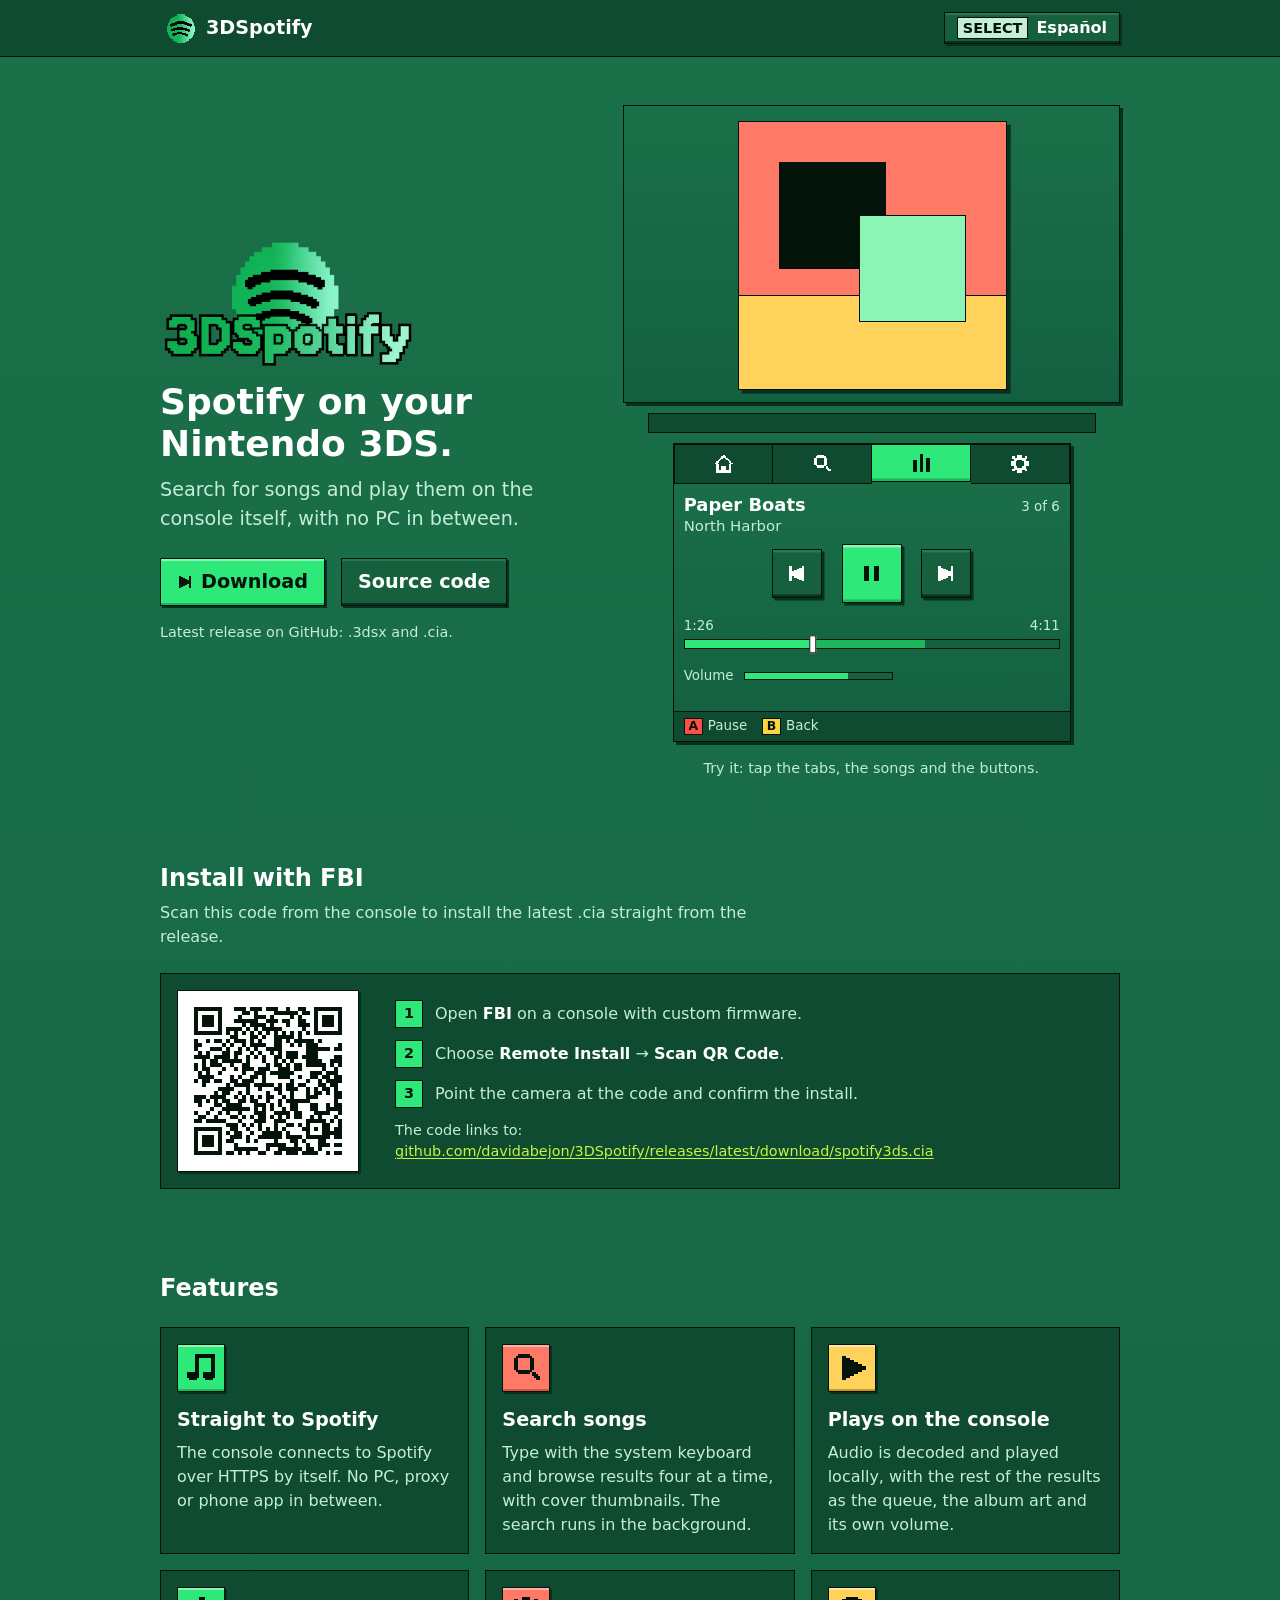
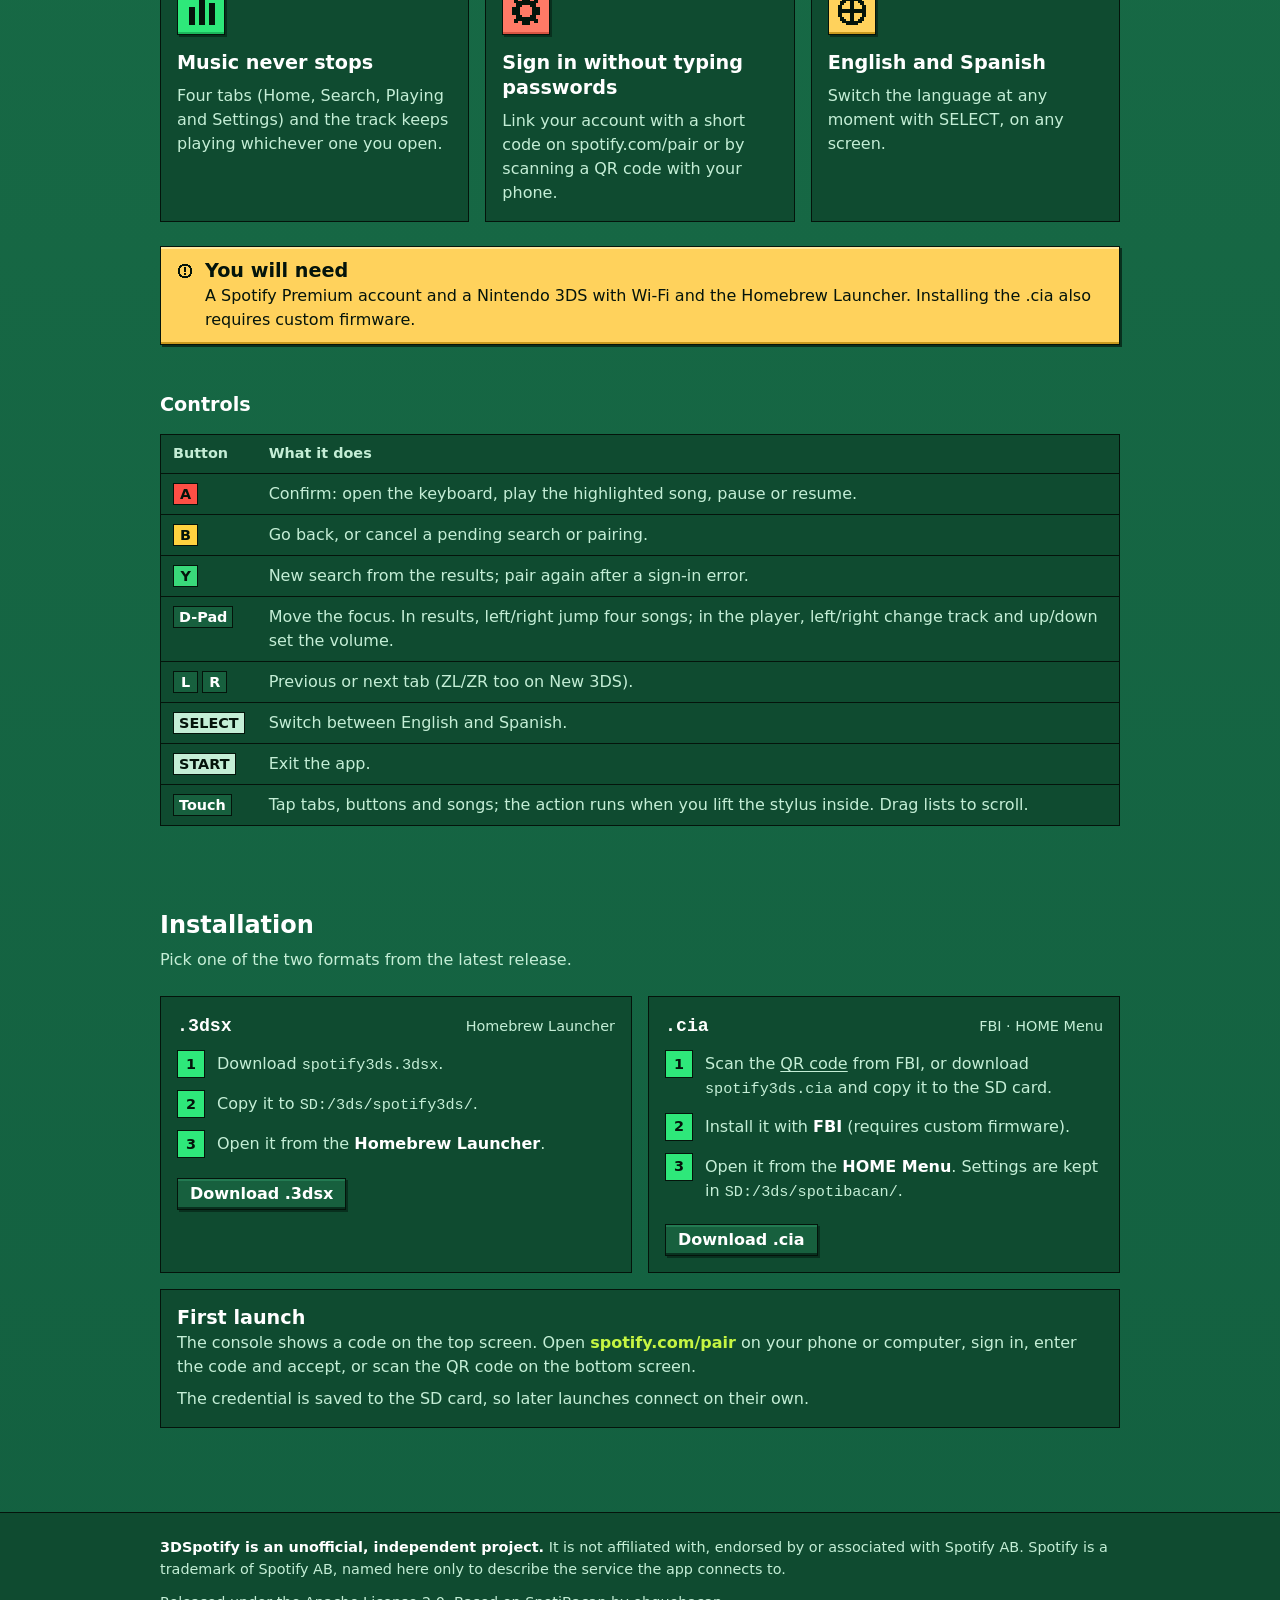
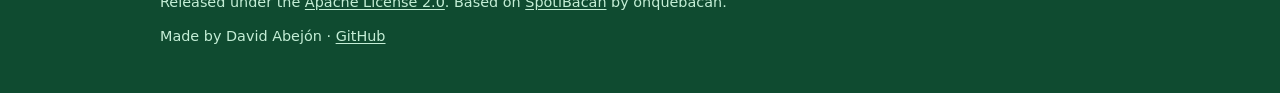
==== site/index.html @ 9e6b9ef2 "add. landing page for the project Co-Authored-By: Claude Opus 5.5 <noreply@anthropic.com>" ====
<!doctype html>
<html lang="en">
<head>
	<meta charset="utf-8">
	<meta name="viewport" content="width=device-width, initial-scale=1">
	<title>3DSpotify</title>
	<meta name="description" content="Unofficial Spotify client for the Nintendo 3DS. Search for songs and play them on the console.">
	<meta name="theme-color" content="#1A7049">
	<link rel="icon" type="image/png" href="assets/icon.png">
	<link rel="stylesheet" href="style.css">
</head>
<body>
<!-- Iconos de la app (source/ui/gen_icons.py), 16×16 en la rejilla de píxeles. -->
<svg width="0" height="0" style="position:absolute" aria-hidden="true" focusable="false">
	<symbol id="i-search" viewBox="0 0 16 16"><path d="M4 1h6v1h-6zM3 2h8v1h-8zM2 3h2v1h-2zM10 3h2v1h-2zM2 4h2v1h-2zM10 4h2v1h-2zM2 5h2v1h-2zM10 5h2v1h-2zM2 6h2v1h-2zM10 6h2v1h-2zM2 7h2v1h-2zM10 7h2v1h-2zM2 8h2v1h-2zM10 8h2v1h-2zM3 9h8v1h-8zM4 10h6v1h-6zM11 10h2v1h-2zM11 11h3v1h-3zM12 12h3v1h-3zM13 13h2v1h-2z"/></symbol>
	<symbol id="i-language" viewBox="0 0 16 16"><path d="M5 1h6v1h-6zM3 2h10v1h-10zM2 3h3v1h-3zM7 3h2v1h-2zM11 3h3v1h-3zM2 4h2v1h-2zM7 4h2v1h-2zM12 4h2v1h-2zM1 5h2v1h-2zM7 5h2v1h-2zM13 5h2v1h-2zM1 6h2v1h-2zM7 6h2v1h-2zM13 6h2v1h-2zM1 7h14v1h-14zM1 8h14v1h-14zM1 9h2v1h-2zM7 9h2v1h-2zM13 9h2v1h-2zM1 10h2v1h-2zM7 10h2v1h-2zM13 10h2v1h-2zM2 11h2v1h-2zM7 11h2v1h-2zM12 11h2v1h-2zM2 12h3v1h-3zM7 12h2v1h-2zM11 12h3v1h-3zM3 13h10v1h-10zM5 14h6v1h-6z"/></symbol>
	<symbol id="i-note" viewBox="0 0 16 16"><path d="M5 1h10v1h-10zM5 2h10v1h-10zM5 3h2v1h-2zM13 3h2v1h-2zM5 4h2v1h-2zM13 4h2v1h-2zM5 5h2v1h-2zM13 5h2v1h-2zM5 6h2v1h-2zM13 6h2v1h-2zM5 7h2v1h-2zM13 7h2v1h-2zM5 8h2v1h-2zM13 8h2v1h-2zM5 9h2v1h-2zM13 9h2v1h-2zM1 10h6v1h-6zM9 10h6v1h-6zM1 11h6v1h-6zM9 11h6v1h-6zM1 12h6v1h-6zM9 12h6v1h-6zM2 13h4v1h-4zM10 13h4v1h-4z"/></symbol>
	<symbol id="i-error" viewBox="0 0 16 16"><path d="M5 1h6v1h-6zM3 2h10v1h-10zM2 3h3v1h-3zM11 3h3v1h-3zM2 4h2v1h-2zM7 4h2v1h-2zM12 4h2v1h-2zM1 5h2v1h-2zM7 5h2v1h-2zM13 5h2v1h-2zM1 6h2v1h-2zM7 6h2v1h-2zM13 6h2v1h-2zM1 7h2v1h-2zM7 7h2v1h-2zM13 7h2v1h-2zM1 8h2v1h-2zM7 8h2v1h-2zM13 8h2v1h-2zM1 9h2v1h-2zM13 9h2v1h-2zM1 10h2v1h-2zM7 10h2v1h-2zM13 10h2v1h-2zM2 11h2v1h-2zM7 11h2v1h-2zM12 11h2v1h-2zM2 12h3v1h-3zM11 12h3v1h-3zM3 13h10v1h-10zM5 14h6v1h-6z"/></symbol>
	<symbol id="i-home" viewBox="0 0 16 16"><path d="M7 1h2v1h-2zM6 2h4v1h-4zM5 3h2v1h-2zM9 3h2v1h-2zM4 4h2v1h-2zM10 4h2v1h-2zM3 5h2v1h-2zM11 5h2v1h-2zM2 6h2v1h-2zM12 6h2v1h-2zM1 7h2v1h-2zM13 7h2v1h-2zM2 8h2v1h-2zM12 8h2v1h-2zM2 9h2v1h-2zM12 9h2v1h-2zM2 10h2v1h-2zM6 10h4v1h-4zM12 10h2v1h-2zM2 11h2v1h-2zM6 11h4v1h-4zM12 11h2v1h-2zM2 12h2v1h-2zM6 12h4v1h-4zM12 12h2v1h-2zM2 13h12v1h-12zM2 14h12v1h-12z"/></symbol>
	<symbol id="i-playing" viewBox="0 0 16 16"><path d="M7 1h3v1h-3zM7 2h3v1h-3zM7 3h3v1h-3zM7 4h3v1h-3zM12 4h3v1h-3zM7 5h3v1h-3zM12 5h3v1h-3zM2 6h3v1h-3zM7 6h3v1h-3zM12 6h3v1h-3zM2 7h3v1h-3zM7 7h3v1h-3zM12 7h3v1h-3zM2 8h3v1h-3zM7 8h3v1h-3zM12 8h3v1h-3zM2 9h3v1h-3zM7 9h3v1h-3zM12 9h3v1h-3zM2 10h3v1h-3zM7 10h3v1h-3zM12 10h3v1h-3zM2 11h3v1h-3zM7 11h3v1h-3zM12 11h3v1h-3zM2 12h3v1h-3zM7 12h3v1h-3zM12 12h3v1h-3zM2 13h3v1h-3zM7 13h3v1h-3zM12 13h3v1h-3zM2 14h3v1h-3zM7 14h3v1h-3zM12 14h3v1h-3z"/></symbol>
	<symbol id="i-settings" viewBox="0 0 16 16"><path d="M6 1h4v1h-4zM2 2h2v1h-2zM6 2h4v1h-4zM12 2h2v1h-2zM2 3h12v1h-12zM3 4h10v1h-10zM3 5h3v1h-3zM10 5h3v1h-3zM1 6h4v1h-4zM11 6h4v1h-4zM1 7h4v1h-4zM11 7h4v1h-4zM1 8h4v1h-4zM11 8h4v1h-4zM1 9h4v1h-4zM11 9h4v1h-4zM3 10h3v1h-3zM10 10h3v1h-3zM3 11h10v1h-10zM2 12h12v1h-12zM2 13h2v1h-2zM6 13h4v1h-4zM12 13h2v1h-2zM6 14h4v1h-4z"/></symbol>
	<symbol id="i-play" viewBox="0 0 16 16"><path d="M3 2h2v1h-2zM3 3h4v1h-4zM3 4h6v1h-6zM3 5h8v1h-8zM3 6h10v1h-10zM3 7h12v1h-12zM3 8h12v1h-12zM3 9h10v1h-10zM3 10h8v1h-8zM3 11h6v1h-6zM3 12h4v1h-4zM3 13h2v1h-2z"/></symbol>
	<symbol id="i-pause" viewBox="0 0 16 16"><path d="M2 2h4v1h-4zM10 2h4v1h-4zM2 3h4v1h-4zM10 3h4v1h-4zM2 4h4v1h-4zM10 4h4v1h-4zM2 5h4v1h-4zM10 5h4v1h-4zM2 6h4v1h-4zM10 6h4v1h-4zM2 7h4v1h-4zM10 7h4v1h-4zM2 8h4v1h-4zM10 8h4v1h-4zM2 9h4v1h-4zM10 9h4v1h-4zM2 10h4v1h-4zM10 10h4v1h-4zM2 11h4v1h-4zM10 11h4v1h-4zM2 12h4v1h-4zM10 12h4v1h-4zM2 13h4v1h-4zM10 13h4v1h-4z"/></symbol>
	<symbol id="i-prev" viewBox="0 0 16 16"><path d="M2 2h2v1h-2zM12 2h2v1h-2zM2 3h2v1h-2zM10 3h4v1h-4zM2 4h2v1h-2zM8 4h6v1h-6zM2 5h2v1h-2zM6 5h8v1h-8zM2 6h12v1h-12zM2 7h12v1h-12zM2 8h12v1h-12zM2 9h12v1h-12zM2 10h2v1h-2zM6 10h8v1h-8zM2 11h2v1h-2zM8 11h6v1h-6zM2 12h2v1h-2zM10 12h4v1h-4zM2 13h2v1h-2zM12 13h2v1h-2z"/></symbol>
	<symbol id="i-next" viewBox="0 0 16 16"><path d="M2 2h2v1h-2zM12 2h2v1h-2zM2 3h4v1h-4zM12 3h2v1h-2zM2 4h6v1h-6zM12 4h2v1h-2zM2 5h8v1h-8zM12 5h2v1h-2zM2 6h12v1h-12zM2 7h12v1h-12zM2 8h12v1h-12zM2 9h12v1h-12zM2 10h8v1h-8zM12 10h2v1h-2zM2 11h6v1h-6zM12 11h2v1h-2zM2 12h4v1h-4zM12 12h2v1h-2zM2 13h2v1h-2zM12 13h2v1h-2z"/></symbol>
</svg>

<a class="skip btn btn--secundario" href="#contenido" data-i18n="skip">Skip to content</a>

<header class="topbar">
	<div class="wrap">
		<a class="marca" href="#">
			<img src="assets/icon.png" alt="" width="42" height="42">
			<span>3DSpotify</span>
		</a>
		<button type="button" class="btn btn--secundario" id="idioma" lang="es">
			<span class="glyph glyph--sys" aria-hidden="true">SELECT</span>
			<span id="idioma-nombre">Español</span>
		</button>
	</div>
</header>

<main id="contenido">

	<!-- 1. Cabecera: texto a la izquierda y la consola, que se puede usar, a la derecha -->
	<section class="wrap" aria-labelledby="titulo">
		<div class="hero">
			<div class="hero__texto">
				<h1 id="titulo"><img class="hero__logo" src="assets/logo.png" alt="3DSpotify" width="256" height="128"></h1>
				<p class="hero__lema" data-i18n="hero_lema">Spotify on your Nintendo 3DS.</p>
				<p class="hero__frase" data-i18n="hero_frase">Search for songs and play them on the console itself, with no PC in between.</p>
				<div class="acciones">
					<a class="btn btn--primario btn--grande" href="https://github.com/davidabejon/3DSpotify/releases/latest">
						<svg class="icon" aria-hidden="true"><use href="#i-next"/></svg>
						<span data-i18n="download">Download</span>
					</a>
					<a class="btn btn--secundario btn--grande" href="https://github.com/davidabejon/3DSpotify">
						<span data-i18n="repo">Source code</span>
					</a>
				</div>
				<p class="meta version" data-i18n="release_note">Latest release on GitHub: .3dsx and .cia.</p>
			</div>

			<div>
				<div class="consola" id="consola" role="group" aria-label="Interactive mock-up of the app" data-i18n-aria="console_label">
					<div class="consola__in">
						<!-- Superior 400×240. main.js dibuja aquí; sin JS queda el logotipo. -->
						<div class="pantalla pantalla--sup" id="m-sup">
							<img class="m-abs m-logo" src="assets/logo.png" alt="">
						</div>
						<div class="bisagra" aria-hidden="true"></div>
						<!-- Inferior 320×240 -->
						<div class="pantalla pantalla--inf" id="m-inf"></div>
					</div>
				</div>
				<p class="meta consola__pista" id="consola-pista" hidden data-i18n="console_hint">Try it: tap the tabs, the songs and the buttons.</p>
			</div>
		</div>
	</section>

	<!-- 2. QR para FBI -->
	<section class="wrap" id="qr" aria-labelledby="qr-titulo">
		<div class="seccion-cabeza">
			<h2 id="qr-titulo" data-i18n="qr_title">Install with FBI</h2>
			<p data-i18n="qr_lead">Scan this code from the console to install the latest .cia straight from the release.</p>
		</div>
		<div class="qr panel">
			<div class="qr__caja">
				<img src="assets/qr-cia.svg" alt="QR code with the download link of spotify3ds.cia" width="180" height="180" data-i18n-alt="qr_alt">
			</div>
			<div class="qr__pasos">
				<ol class="pasos">
					<li data-i18n-html="qr_step1">Open <strong>FBI</strong> on a console with custom firmware.</li>
					<li data-i18n-html="qr_step2">Choose <strong>Remote Install</strong> → <strong>Scan QR Code</strong>.</li>
					<li data-i18n-html="qr_step3">Point the camera at the code and confirm the install.</li>
				</ol>
				<p class="meta"><span data-i18n="qr_link">The code links to:</span><br>
					<a class="enlace-cia" href="https://github.com/davidabejon/3DSpotify/releases/latest/download/spotify3ds.cia">github.com/davidabejon/3DSpotify/releases/latest/download/spotify3ds.cia</a>
				</p>
			</div>
		</div>
	</section>

	<!-- 4. Características y controles -->
	<section class="wrap" id="caracteristicas" aria-labelledby="caract-titulo">
		<div class="seccion-cabeza">
			<h2 id="caract-titulo" data-i18n="features_title">Features</h2>
		</div>
		<div class="rejilla rejilla--3">
			<article class="panel caracteristica">
				<div class="tesela tesela--clorofila relieve" aria-hidden="true"><svg class="icon icon--2x" viewBox="0 0 16 16"><use href="#i-note"/></svg></div>
				<h3 data-i18n="f1_title">Straight to Spotify</h3>
				<p data-i18n="f1_text">The console connects to Spotify over HTTPS by itself. No PC, proxy or phone app in between.</p>
			</article>
			<article class="panel caracteristica">
				<div class="tesela tesela--coral relieve" aria-hidden="true"><svg class="icon icon--2x" viewBox="0 0 16 16"><use href="#i-search"/></svg></div>
				<h3 data-i18n="f2_title">Search songs</h3>
				<p data-i18n="f2_text">Type with the system keyboard and browse results four at a time, with cover thumbnails. The search runs in the background.</p>
			</article>
			<article class="panel caracteristica">
				<div class="tesela tesela--ambar relieve" aria-hidden="true"><svg class="icon icon--2x" viewBox="0 0 16 16"><use href="#i-play"/></svg></div>
				<h3 data-i18n="f3_title">Plays on the console</h3>
				<p data-i18n="f3_text">Audio is decoded and played locally, with the rest of the results as the queue, the album art and its own volume.</p>
			</article>
			<article class="panel caracteristica">
				<div class="tesela tesela--clorofila relieve" aria-hidden="true"><svg class="icon icon--2x" viewBox="0 0 16 16"><use href="#i-playing"/></svg></div>
				<h3 data-i18n="f4_title">Music never stops</h3>
				<p data-i18n="f4_text">Four tabs (Home, Search, Playing and Settings) and the track keeps playing whichever one you open.</p>
			</article>
			<article class="panel caracteristica">
				<div class="tesela tesela--coral relieve" aria-hidden="true"><svg class="icon icon--2x" viewBox="0 0 16 16"><use href="#i-settings"/></svg></div>
				<h3 data-i18n="f5_title">Sign in without typing passwords</h3>
				<p data-i18n="f5_text">Link your account with a short code on spotify.com/pair or by scanning a QR code with your phone.</p>
			</article>
			<article class="panel caracteristica">
				<div class="tesela tesela--ambar relieve" aria-hidden="true"><svg class="icon icon--2x" viewBox="0 0 16 16"><use href="#i-language"/></svg></div>
				<h3 data-i18n="f6_title">English and Spanish</h3>
				<p data-i18n="f6_text">Switch the language at any moment with SELECT, on any screen.</p>
			</article>
		</div>

		<div class="aviso aviso--ambar relieve requisitos" role="note">
			<svg class="icon" viewBox="0 0 16 16" aria-hidden="true"><use href="#i-error"/></svg>
			<div>
				<h3 data-i18n="req_title">You will need</h3>
				<p data-i18n="req_text">A Spotify Premium account and a Nintendo 3DS with Wi-Fi and the Homebrew Launcher. Installing the .cia also requires custom firmware.</p>
			</div>
		</div>

		<div class="controles">
			<h3 data-i18n="controls_title">Controls</h3>
			<table class="tabla">
				<thead>
					<tr>
						<th scope="col" data-i18n="col_button">Button</th>
						<th scope="col" data-i18n="col_action">What it does</th>
					</tr>
				</thead>
				<tbody>
					<tr>
						<td><span class="glyph glyph--a">A</span></td>
						<td data-i18n="c_a">Confirm: open the keyboard, play the highlighted song, pause or resume.</td>
					</tr>
					<tr>
						<td><span class="glyph glyph--b">B</span></td>
						<td data-i18n="c_b">Go back, or cancel a pending search or pairing.</td>
					</tr>
					<tr>
						<td><span class="glyph glyph--y">Y</span></td>
						<td data-i18n="c_y">New search from the results; pair again after a sign-in error.</td>
					</tr>
					<tr>
						<td><span class="glyph" data-i18n="dpad">D-Pad</span></td>
						<td data-i18n="c_dpad">Move the focus. In results, left/right jump four songs; in the player, left/right change track and up/down set the volume.</td>
					</tr>
					<tr>
						<td><span class="glyph">L</span><span class="glyph">R</span></td>
						<td data-i18n="c_lr">Previous or next tab (ZL/ZR too on New 3DS).</td>
					</tr>
					<tr>
						<td><span class="glyph glyph--sys">SELECT</span></td>
						<td data-i18n="c_select">Switch between English and Spanish.</td>
					</tr>
					<tr>
						<td><span class="glyph glyph--sys">START</span></td>
						<td data-i18n="c_start">Exit the app.</td>
					</tr>
					<tr>
						<td><span class="glyph" data-i18n="touch">Touch</span></td>
						<td data-i18n="c_touch">Tap tabs, buttons and songs; the action runs when you lift the stylus inside. Drag lists to scroll.</td>
					</tr>
				</tbody>
			</table>
		</div>
	</section>

	<!-- 5. Instalación -->
	<section class="wrap" id="instalacion" aria-labelledby="inst-titulo">
		<div class="seccion-cabeza">
			<h2 id="inst-titulo" data-i18n="install_title">Installation</h2>
			<p data-i18n="install_lead">Pick one of the two formats from the latest release.</p>
		</div>
		<div class="rejilla">
			<article class="panel metodo">
				<div class="metodo__cabeza">
					<h3><code>.3dsx</code></h3>
					<span class="etiqueta" data-i18n="m3dsx_tag">Homebrew Launcher</span>
				</div>
				<ol class="pasos">
					<li data-i18n-html="m3dsx_1">Download <code>spotify3ds.3dsx</code>.</li>
					<li data-i18n-html="m3dsx_2">Copy it to <code>SD:/3ds/spotify3ds/</code>.</li>
					<li data-i18n-html="m3dsx_3">Open it from the <strong>Homebrew Launcher</strong>.</li>
				</ol>
				<a class="btn btn--secundario" href="https://github.com/davidabejon/3DSpotify/releases/latest/download/spotify3ds.3dsx">
					<span data-i18n="get_3dsx">Download .3dsx</span>
				</a>
			</article>
			<article class="panel metodo">
				<div class="metodo__cabeza">
					<h3><code>.cia</code></h3>
					<span class="etiqueta" data-i18n="mcia_tag">FBI · HOME Menu</span>
				</div>
				<ol class="pasos">
					<li data-i18n-html="mcia_1">Scan the <a href="#qr">QR code</a> from FBI, or download <code>spotify3ds.cia</code> and copy it to the SD card.</li>
					<li data-i18n-html="mcia_2">Install it with <strong>FBI</strong> (requires custom firmware).</li>
					<li data-i18n-html="mcia_3">Open it from the <strong>HOME Menu</strong>. Settings are kept in <code>SD:/3ds/spotibacan/</code>.</li>
				</ol>
				<a class="btn btn--secundario" href="https://github.com/davidabejon/3DSpotify/releases/latest/download/spotify3ds.cia">
					<span data-i18n="get_cia">Download .cia</span>
				</a>
			</article>
		</div>
		<div class="panel primer-arranque">
			<h3 data-i18n="first_title">First launch</h3>
			<p data-i18n-html="first_1">The console shows a code on the top screen. Open <strong>spotify.com/pair</strong> on your phone or computer, sign in, enter the code and accept, or scan the QR code on the bottom screen.</p>
			<p data-i18n="first_2">The credential is saved to the SD card, so later launches connect on their own.</p>
		</div>
	</section>

</main>

<!-- 6. Pie -->
<footer class="pie">
	<div class="wrap">
		<p data-i18n-html="foot_disclaimer"><strong>3DSpotify is an unofficial, independent project.</strong> It is not affiliated with, endorsed by or associated with Spotify AB. Spotify is a trademark of Spotify AB, named here only to describe the service the app connects to.</p>
		<p data-i18n-html="foot_license">Released under the <a href="https://github.com/davidabejon/3DSpotify/blob/main/LICENSE">Apache License 2.0</a>. Based on <a href="https://github.com/ohquebacan/spotibacan">SpotiBacan</a> by ohquebacan.</p>
		<p data-i18n-html="foot_author">Made by David Abejón · <a href="https://github.com/davidabejon/3DSpotify">GitHub</a></p>
	</div>
</footer>

<script src="main.js"></script>
</body>
</html>
---- site/style.css ----
/* 3DSpotify — web del proyecto.
 * Sistema «Bisagra» (docs/STYLES.md). Los tokens son los de
 * source/ui/theme.h, con los mismos nombres y valores. */

/* ------------------------------------------------------------------ */
/* Tokens                                                              */
/* ------------------------------------------------------------------ */

:root {
	/* Fondo y superficies (§2.1) */
	--fondo-sup: #1A7049;
	--fondo-inf: #136040;
	--capa: #0F4B30;
	--capa-alta: #17603E;
	--capa-luz: #237A52;
	--sombra: #08301E;

	/* Acento (§2.2) */
	--clorofila: #2EE87A;
	--menta: #8CF5B5;
	--musgo: #1BB85C;
	--lima: #C6F542;
	--tinta: #04140B;

	/* Texto (§2.3) */
	--texto: #FFFFFF;
	--texto-2: #C4EED6;
	--texto-off: #8ABCA0;

	/* Estado (§2.4) */
	--coral: #FF7A66;
	--coral-luz: #FFB0A3;
	--coral-osc: #D85443;
	--ambar: #FFD25C;
	--ambar-luz: #FFE79E;
	--ambar-osc: #C99A1F;

	/* Botones físicos (§2.5) */
	--btn-a: #FF4F45;
	--btn-b: #FFD23F;
	--btn-x: #3FA2FF;
	--btn-y: #39D97A;

	/* Espaciado (§4.2), unidad 4 px */
	--e1: 4px;
	--e2: 8px;
	--e3: 12px;
	--e4: 16px;
	--e5: 20px;
	--e6: 24px;

	/* Forma (§4.3) */
	--outline-w: 1px;
	--bevel-w: 2px;
	--shadow-off: 2px;
	--art-shadow-off: 3px;
	--press-shift: 2px;
	--focus-w: 2px;
	--focus-gap: 1px;
	--touch-min: 32px;

	/* Tipografía (§3.2). La escala C2D × 2 = rem, para conservar las
	 * proporciones: t_cuerpo (0.50) es el texto base de 16 px. */
	--t-titulo: 1.5rem;   /* 0.75 */
	--t-cabeza: 1.2rem;   /* 0.60 */
	--t-cuerpo: 1rem;     /* 0.50 */
	--t-meta: 0.9rem;     /* 0.45, mínimo */
	--t-grande: 2.25rem;  /* t_titulo × 1.5, como el código de §7.3 */

	--fuente: "Inter", system-ui, -apple-system, "Segoe UI", Roboto,
		"Helvetica Neue", Arial, sans-serif;

	--ancho: 960px;

	/* Separación entre secciones: 72 px en móvil, 84 px en escritorio. */
	--seccion: calc(var(--e6) * 3);
}

@media (min-width: 720px) {
	:root {
		--seccion: calc(var(--e1) * 21); /* 84 px */
	}
}

/* ------------------------------------------------------------------ */
/* Base                                                                */
/* ------------------------------------------------------------------ */

*,
*::before,
*::after {
	box-sizing: border-box;
	border-radius: 0;
}

html {
	/* El único degradado de la página (§2.7). */
	background: linear-gradient(to bottom, var(--fondo-sup), var(--fondo-inf));
	background-color: var(--fondo-inf);
	min-height: 100%;
	-webkit-text-size-adjust: 100%;
}

body {
	margin: 0;
	background: transparent;
	color: var(--texto);
	font-family: var(--fuente);
	font-size: var(--t-cuerpo);
	line-height: 1.5;
}

h1,
h2,
h3,
p,
ol,
ul {
	margin: 0;
}

h1 {
	font-size: var(--t-grande);
	line-height: 1.15;
	font-weight: 700;
}

h2 {
	font-size: var(--t-titulo);
	line-height: 1.25;
	font-weight: 700;
}

h3 {
	font-size: var(--t-cabeza);
	line-height: 1.3;
	font-weight: 600;
}

a {
	color: inherit;
	text-decoration: underline;
	text-underline-offset: 2px;
}

img,
svg {
	display: block;
}

code {
	font-family: ui-monospace, "Cascadia Mono", Consolas, monospace;
	font-size: 0.95em;
}

/* Foco (§6.2): 2 px lima por fuera del contorno, separado 1 px. */
:focus {
	outline: none;
}

:focus-visible {
	outline: var(--focus-w) solid var(--lima);
	outline-offset: var(--focus-gap);
}

.skip {
	position: absolute;
	left: var(--e4);
	top: -100px;
	z-index: 10;
}

.skip:focus-visible {
	top: var(--e2);
}

.wrap {
	max-width: calc(var(--ancho) + 2 * var(--e4));
	margin: 0 auto;
	padding: 0 var(--e4);
}

.meta {
	font-size: var(--t-meta);
	color: var(--texto-2);
}

.texto-2 {
	color: var(--texto-2);
}

/* ------------------------------------------------------------------ */
/* Iconos (§5.10): máscaras de 16 px de la app, sin antialiasing       */
/* ------------------------------------------------------------------ */

.icon {
	width: 16px;
	height: 16px;
	fill: currentColor;
	shape-rendering: crispEdges;
	flex: none;
}

.icon--2x {
	width: 32px;
	height: 32px;
}

/* ------------------------------------------------------------------ */
/* Superficie en relieve (§5.1)                                         */
/*   contorno 1 px tinta → border                                       */
/*   bandas de 2 px     → box-shadow inset                              */
/*   sombra dura        → box-shadow 2px 2px 0, sin desenfoque          */
/* ------------------------------------------------------------------ */

.relieve {
	--relleno: var(--capa-alta);
	--banda-clara: var(--capa-luz);
	--banda-oscura: var(--sombra);
	--relleno-pulsado: var(--capa);
	background: var(--relleno);
	border: var(--outline-w) solid var(--tinta);
	box-shadow:
		inset 0 var(--bevel-w) 0 var(--banda-clara),
		inset 0 calc(-1 * var(--bevel-w)) 0 var(--banda-oscura),
		var(--shadow-off) var(--shadow-off) 0 var(--sombra);
}

/* Panel no interactivo (§5.1): capa, contorno, sin relieve ni sombra. */
.panel {
	background: var(--capa);
	border: var(--outline-w) solid var(--tinta);
	padding: var(--e4);
}

/* ------------------------------------------------------------------ */
/* Botones (§5.2)                                                       */
/* ------------------------------------------------------------------ */

.btn {
	--relleno: var(--capa-alta);
	--banda-clara: var(--capa-luz);
	--banda-oscura: var(--sombra);
	--relleno-pulsado: var(--capa);
	--tinta-btn: var(--texto);
	display: inline-flex;
	align-items: center;
	justify-content: center;
	gap: var(--e2);
	min-height: var(--touch-min);
	padding: var(--e1) var(--e3);
	background: var(--relleno);
	color: var(--tinta-btn);
	border: var(--outline-w) solid var(--tinta);
	box-shadow:
		inset 0 var(--bevel-w) 0 var(--banda-clara),
		inset 0 calc(-1 * var(--bevel-w)) 0 var(--banda-oscura),
		var(--shadow-off) var(--shadow-off) 0 var(--sombra);
	font: inherit;
	font-size: var(--t-cuerpo);
	font-weight: 600;
	line-height: 1.25;
	text-decoration: none;
	cursor: pointer;
	user-select: none;
	-webkit-tap-highlight-color: transparent;
	touch-action: manipulation;
}

.btn--primario {
	--relleno: var(--clorofila);
	--banda-clara: var(--menta);
	--banda-oscura: var(--musgo);
	--relleno-pulsado: var(--musgo);
	--tinta-btn: var(--tinta);
}

.btn--secundario {
	/* Valores por defecto de .btn. */
}

.btn--peligro {
	--relleno: var(--coral);
	--banda-clara: var(--coral-luz);
	--banda-oscura: var(--coral-osc);
	--relleno-pulsado: var(--coral-osc);
	--tinta-btn: var(--tinta);
}

.btn--grande {
	min-height: 48px;
	padding: var(--e2) var(--e4);
	font-size: var(--t-cabeza);
}

/* Pulsado (§6.3): se desplaza 2 px a la derecha y 2 abajo, sin sombra,
 * bandas intercambiadas y relleno en su tono oscuro. main.js mantiene
 * .is-pressed un mínimo de 100 ms (6 frames a 60 Hz). */
.btn:active,
.btn.is-pressed {
	background: var(--relleno-pulsado);
	transform: translate(var(--press-shift), var(--press-shift));
	box-shadow:
		inset 0 var(--bevel-w) 0 var(--banda-oscura),
		inset 0 calc(-1 * var(--bevel-w)) 0 var(--banda-clara);
}

.btn[aria-disabled="true"] {
	/* Deshabilitado (§6.1). */
	background: var(--capa);
	color: var(--texto-off);
	box-shadow: none;
	transform: none;
	cursor: default;
}

/* ------------------------------------------------------------------ */
/* Glifos de botones (§5.6)                                             */
/* ------------------------------------------------------------------ */

.glyph {
	display: inline-flex;
	align-items: center;
	justify-content: center;
	min-width: 1.75em;
	height: 1.5em;
	padding: 0 0.35em;
	border: var(--outline-w) solid var(--tinta);
	background: var(--capa-alta);
	color: var(--texto);
	font-size: var(--t-meta);
	font-weight: 700;
	line-height: 1;
	white-space: nowrap;
	vertical-align: middle;
}

.glyph--a { background: var(--btn-a); color: var(--tinta); }
.glyph--b { background: var(--btn-b); color: var(--tinta); }
.glyph--x { background: var(--btn-x); color: var(--tinta); }
.glyph--y { background: var(--btn-y); color: var(--tinta); }

/* START y SELECT no tienen color propio: relleno texto_2. */
.glyph--sys { background: var(--texto-2); color: var(--tinta); }

/* ------------------------------------------------------------------ */
/* Aviso (§5.8)                                                         */
/* ------------------------------------------------------------------ */

.aviso {
	display: flex;
	gap: var(--e3);
	align-items: flex-start;
	padding: var(--e3) var(--e4);
	color: var(--tinta);
}

.aviso--ambar {
	--relleno: var(--ambar);
	--banda-clara: var(--ambar-luz);
	--banda-oscura: var(--ambar-osc);
}

.aviso .icon {
	margin-top: 4px;
}

.aviso h3 {
	font-size: var(--t-cabeza);
}

/* ------------------------------------------------------------------ */
/* Barra superior                                                       */
/* ------------------------------------------------------------------ */

.topbar {
	background: var(--capa);
	border-bottom: var(--outline-w) solid var(--tinta);
}

.topbar .wrap {
	display: flex;
	align-items: center;
	justify-content: space-between;
	gap: var(--e4);
	min-height: 56px;
}

.marca {
	display: flex;
	align-items: center;
	gap: var(--e1);
	font-size: var(--t-cabeza);
	font-weight: 700;
	text-decoration: none;
}

.marca img {
	width: 42px;
	height: 42px;
	image-rendering: pixelated;
}

/* ------------------------------------------------------------------ */
/* Secciones                                                            */
/* ------------------------------------------------------------------ */

main > .wrap {
	/* margin, no padding: .wrap ya fija el padding lateral. */
	margin-top: var(--seccion);
}

main > .wrap:first-child {
	margin-top: calc(var(--e6) * 2);
}

.seccion-cabeza {
	display: grid;
	gap: var(--e2);
	margin-bottom: var(--e6);
}

.seccion-cabeza p {
	color: var(--texto-2);
	max-width: 62ch;
}

/* Cabecera: texto y botones a la izquierda, la consola a la derecha. */

.hero {
	display: grid;
	gap: calc(var(--e6) * 2);
	align-items: center;
}

.hero__logo {
	width: 256px;
	height: 128px;
	max-width: 100%;
	object-fit: contain;
	image-rendering: pixelated;
}

.hero__texto {
	display: grid;
	gap: var(--e3);
	justify-items: start;
}

.hero__lema {
	font-size: var(--t-grande);
	line-height: 1.15;
	font-weight: 700;
}

.hero__frase {
	font-size: var(--t-cabeza);
	color: var(--texto-2);
	max-width: 36ch;
}

.acciones {
	display: flex;
	flex-wrap: wrap;
	gap: var(--e4);
	margin-top: var(--e3);
}

.version {
	margin-top: var(--e1);
}

@media (min-width: 880px) {
	.hero {
		grid-template-columns: minmax(0, 5fr) minmax(0, 6fr);
	}
}

/* QR (§5.13) */

.qr {
	display: grid;
	gap: var(--e6);
	align-items: center;
}

.qr__caja {
	justify-self: center;
	background: var(--texto);
	border: var(--outline-w) solid var(--tinta);
	box-shadow: var(--shadow-off) var(--shadow-off) 0 var(--sombra);
}

.qr__caja img {
	/* 45 módulos × 4 px, escala entera. */
	width: 180px;
	height: 180px;
	image-rendering: pixelated;
}

.qr__pasos {
	display: grid;
	gap: var(--e3);
}

/* Pasos numerados: el número va en un glifo clorofila (§5.6). */
.pasos {
	list-style: none;
	padding: 0;
	counter-reset: paso;
	display: grid;
	gap: var(--e3);
	color: var(--texto-2);
}

.pasos > li {
	counter-increment: paso;
	position: relative;
	min-height: 28px;
	padding: 2px 0 0 40px;
}

.pasos > li::before {
	content: counter(paso);
	position: absolute;
	left: 0;
	top: 0;
	width: 28px;
	height: 28px;
	display: flex;
	align-items: center;
	justify-content: center;
	background: var(--clorofila);
	color: var(--tinta);
	border: var(--outline-w) solid var(--tinta);
	font-size: var(--t-meta);
	font-weight: 700;
}

.pasos strong {
	color: var(--texto);
}

.enlace-cia {
	color: var(--lima);
	word-break: break-all;
	font-size: var(--t-meta);
}

@media (min-width: 640px) {
	.qr {
		grid-template-columns: auto 1fr;
		gap: calc(var(--e6) * 1.5);
	}
}

/* ------------------------------------------------------------------ */
/* Pantallas de la consola: 400×240 sobre 320×240                       */
/* Todo el interior se mide en --u, un píxel de la consola, para que    */
/* la maqueta escale entera. main.js la hace interactiva.               */
/* ------------------------------------------------------------------ */

.consola {
	container-type: inline-size;
	width: min(100%, 600px);
	margin: 0 auto;
}

.consola__in {
	--u: calc(100cqw / 400);
	display: flex;
	flex-direction: column;
	align-items: center;
}

.consola__pista {
	margin-top: var(--e4);
	text-align: center;
}

.pantalla {
	position: relative;
	height: calc(240 * var(--u));
	overflow: hidden;
	background: linear-gradient(to bottom, var(--fondo-sup), var(--fondo-inf));
	border: var(--outline-w) solid var(--tinta);
	box-shadow: var(--art-shadow-off) var(--art-shadow-off) 0 var(--sombra);
	font-size: calc(12 * var(--u));
	line-height: 1.2;
	color: var(--texto);
	user-select: none;
	-webkit-user-select: none;
}

.pantalla--sup { width: calc(400 * var(--u)); }
.pantalla--inf { width: calc(320 * var(--u)); }

/* La bisagra entre las dos pantallas. */
.bisagra {
	width: calc(360 * var(--u));
	height: calc(16 * var(--u));
	margin: calc(8 * var(--u)) 0;
	background: var(--capa);
	border: var(--outline-w) solid var(--tinta);
}

.pantalla .icon {
	width: calc(16 * var(--u));
	height: calc(16 * var(--u));
}

/* Escalas de texto dentro de la maqueta: escala C2D × 24 px. */
.m-titulo { font-size: calc(18 * var(--u)); font-weight: 600; }
.m-cabeza { font-size: calc(14.4 * var(--u)); font-weight: 600; }
.m-cuerpo { font-size: calc(12 * var(--u)); }
.m-meta   { font-size: calc(10.8 * var(--u)); color: var(--texto-2); }

.m-abs { position: absolute; }

.m-linea {
	display: block;
	white-space: nowrap;
	overflow: hidden;
	text-overflow: ellipsis;
}

/* Logotipo 1:1 (sin JS). */
.m-logo {
	left: calc(72 * var(--u));
	top: calc(56 * var(--u));
	width: calc(256 * var(--u));
	height: calc(128 * var(--u));
	image-rendering: pixelated;
}

/* Carátulas de ejemplo: colores planos, sin imágenes reales.
 * Bloques en % para que valgan a 216, 160 y 33 px. */
.m-cover {
	position: absolute;
	overflow: hidden;
	background: var(--c1);
	border: var(--outline-w) solid var(--tinta);
}

.m-cover i {
	position: absolute;
	display: block;
}

.m-cover i:nth-child(1) {
	left: 0;
	right: 0;
	bottom: 0;
	height: 35%;
	background: var(--c2);
	border-top: var(--outline-w) solid var(--tinta);
}

.m-cover i:nth-child(2) {
	left: 15%;
	top: 15%;
	width: 40%;
	height: 40%;
	background: var(--c3);
}

.m-cover i:nth-child(3) {
	left: 45%;
	top: 35%;
	width: 40%;
	height: 40%;
	background: var(--c4);
	border: var(--outline-w) solid var(--tinta);
}

.m-cover--ficha,
.m-cover--grande {
	box-shadow: calc(3 * var(--u)) calc(3 * var(--u)) 0 var(--sombra);
}

.m-cover--ficha {
	left: calc(12 * var(--u));
	top: calc(12 * var(--u));
	width: calc(160 * var(--u));
	height: calc(160 * var(--u));
}

.m-cover--grande {
	left: calc(92 * var(--u));
	top: calc(12 * var(--u));
	width: calc(216 * var(--u));
	height: calc(216 * var(--u));
}

.m-cover--mini {
	left: calc(3 * var(--u));
	top: calc(3 * var(--u));
	width: calc(33 * var(--u));
	height: calc(33 * var(--u));
}

/* Superior: ficha de lo que suena (§7.5). */
.m-ficha {
	left: calc(188 * var(--u));
	top: calc(16 * var(--u));
	width: calc(200 * var(--u));
	display: grid;
	gap: calc(4 * var(--u));
}

.m-ficha .m-cuerpo {
	color: var(--texto-2);
}

.m-progreso-sup {
	left: calc(12 * var(--u));
	right: calc(12 * var(--u));
	top: calc(196 * var(--u));
}

.m-tiempos {
	display: flex;
	justify-content: space-between;
	margin-bottom: calc(4 * var(--u));
}

/* Barras de progreso (§5.4) y volumen (§5.5). */
.m-barra {
	position: relative;
	height: calc(8 * var(--u));
	background: var(--capa-alta);
	border: var(--outline-w) solid var(--tinta);
}

.m-barra--vol {
	height: calc(6 * var(--u));
}

.m-barra__descarga,
.m-barra__progreso {
	position: absolute;
	left: 0;
	top: 0;
	bottom: 0;
}

.m-barra__descarga { background: var(--musgo); }
.m-barra__progreso { background: var(--clorofila); }

.m-barra__tirador {
	position: absolute;
	top: 50%;
	width: calc(6 * var(--u));
	height: calc(14 * var(--u));
	transform: translate(-50%, -50%);
	background: var(--texto);
	border: var(--outline-w) solid var(--tinta);
}

/* Controles de la maqueta: botones de verdad, con foco y pulsado. */
.pantalla button {
	appearance: none;
	-webkit-appearance: none;
	margin: 0;
	padding: 0;
	font: inherit;
	line-height: 1.2;
	color: var(--texto);
	text-align: left;
	cursor: pointer;
	-webkit-tap-highlight-color: transparent;
	touch-action: manipulation;
}

/* Inferior: pestañas (§5.12). */
.m-pestanas {
	left: 0;
	top: 0;
	width: 100%;
	height: calc(32 * var(--u));
	display: flex;
	align-items: flex-start;
}

.pantalla .m-pestana {
	flex: 1;
	height: calc(32 * var(--u));
	display: flex;
	align-items: center;
	justify-content: center;
	background: var(--capa);
	border: var(--outline-w) solid var(--tinta);
	color: var(--texto);
}

.pantalla .m-pestana + .m-pestana {
	border-left: 0;
}

.pantalla .m-pestana--activa {
	/* Borde inferior 2 px más arriba; debajo asoma el fondo. */
	height: calc(30 * var(--u));
	background: var(--clorofila);
	color: var(--tinta);
	box-shadow: inset 0 calc(-2 * var(--u)) 0 var(--musgo);
}

.pantalla .m-pestana.is-pressed {
	/* Pulsada: musgo y el borde inferior sube 4 px. No se desplaza. */
	height: calc(28 * var(--u));
	background: var(--musgo);
	color: var(--tinta);
	box-shadow: none;
}

/* Botón en relieve de la maqueta (§5.1, §5.2). */
.pantalla .m-boton {
	--relleno: var(--capa-alta);
	--banda-clara: var(--capa-luz);
	--banda-oscura: var(--sombra);
	--relleno-pulsado: var(--capa);
	display: flex;
	align-items: center;
	justify-content: center;
	gap: calc(6 * var(--u));
	padding: 0 calc(12 * var(--u));
	background: var(--relleno);
	color: var(--texto);
	border: var(--outline-w) solid var(--tinta);
	box-shadow:
		inset 0 calc(2 * var(--u)) 0 var(--banda-clara),
		inset 0 calc(-2 * var(--u)) 0 var(--banda-oscura),
		calc(2 * var(--u)) calc(2 * var(--u)) 0 var(--sombra);
}

.pantalla .m-boton--primario {
	--relleno: var(--clorofila);
	--banda-clara: var(--menta);
	--banda-oscura: var(--musgo);
	--relleno-pulsado: var(--musgo);
	color: var(--tinta);
}

.pantalla .m-boton.is-pressed {
	background: var(--relleno-pulsado);
	transform: translate(calc(2 * var(--u)), calc(2 * var(--u)));
	box-shadow:
		inset 0 calc(2 * var(--u)) 0 var(--banda-oscura),
		inset 0 calc(-2 * var(--u)) 0 var(--banda-clara);
}

.pantalla .m-boton[aria-disabled="true"] {
	/* Deshabilitado (§6.1). */
	background: var(--capa);
	color: var(--texto-off);
	box-shadow: none;
	transform: none;
	cursor: default;
}

.pantalla .m-ancho {
	left: calc(8 * var(--u));
	width: calc(304 * var(--u));
	height: calc(32 * var(--u));
	justify-content: flex-start;
}

/* Reproductor (§7.5). */
.m-cabeza-rep {
	left: calc(8 * var(--u));
	right: calc(8 * var(--u));
	top: calc(40 * var(--u));
	display: grid;
	gap: calc(2 * var(--u));
}

.m-fila {
	display: flex;
	justify-content: space-between;
	align-items: baseline;
	gap: calc(8 * var(--u));
}

.m-fila .m-meta {
	flex: none;
}

.m-controles {
	left: 0;
	right: 0;
	top: calc(80 * var(--u));
	height: calc(48 * var(--u));
	display: flex;
	justify-content: center;
	align-items: center;
	gap: calc(16 * var(--u));
}

.pantalla .m-sq40,
.pantalla .m-sq48 {
	padding: 0;
}

.m-sq40 {
	width: calc(40 * var(--u));
	height: calc(40 * var(--u));
}

.m-sq48 {
	width: calc(48 * var(--u));
	height: calc(48 * var(--u));
}

.m-progreso-inf {
	left: calc(8 * var(--u));
	right: calc(8 * var(--u));
	top: calc(140 * var(--u));
}

.m-volumen {
	left: calc(8 * var(--u));
	right: calc(8 * var(--u));
	top: calc(180 * var(--u));
	display: flex;
	align-items: center;
	gap: calc(8 * var(--u));
}

.m-volumen .m-barra {
	flex: 0 0 calc(120 * var(--u));
}

/* Resultados (§7.4): lista entre las dos barras, 4 filas de 41 px. */
.m-lista {
	left: 0;
	right: 0;
	top: calc(32 * var(--u));
	height: calc(184 * var(--u));
	overflow: hidden;
}

.pantalla .m-fila-res {
	position: absolute;
	left: calc(8 * var(--u));
	width: calc(304 * var(--u));
	height: calc(41 * var(--u));
	background: var(--capa);
	color: var(--texto);
	border: var(--outline-w) solid var(--tinta);
}

.m-fila-res__titulo,
.m-fila-res__artista {
	position: absolute;
	left: calc(44 * var(--u));
	right: calc(44 * var(--u));
}

.m-fila-res__titulo { top: calc(3 * var(--u)); }
.m-fila-res__artista { top: calc(21 * var(--u)); color: var(--texto-2); }

.m-fila-res__dur {
	position: absolute;
	right: calc(6 * var(--u));
	top: calc(5 * var(--u));
}

.pantalla .m-fila-res--foco {
	background: var(--clorofila);
	color: var(--tinta);
	box-shadow: inset 0 calc(-2 * var(--u)) 0 var(--musgo);
}

.pantalla .m-fila-res--foco .m-meta,
.pantalla .m-fila-res--foco .m-fila-res__artista {
	color: var(--tinta);
}

.pantalla .m-fila-res.is-pressed {
	transform: translate(calc(2 * var(--u)), calc(2 * var(--u)));
	background: var(--musgo);
	color: var(--tinta);
	box-shadow: none;
}

.pantalla .m-fila-res.is-pressed .m-meta,
.pantalla .m-fila-res.is-pressed .m-fila-res__artista {
	color: var(--tinta);
}

/* Indicador de desplazamiento (§5.11). */
.m-scroll {
	right: 0;
	top: calc(32 * var(--u));
	width: calc(4 * var(--u));
	height: calc(184 * var(--u));
	background: var(--capa);
}

.m-scroll i {
	position: absolute;
	left: 0;
	right: 0;
	display: block;
	background: var(--clorofila);
}

/* Barra de botones (§5.6). */
.m-barra-botones {
	left: 0;
	right: 0;
	bottom: 0;
	height: calc(24 * var(--u));
	display: flex;
	align-items: center;
	gap: calc(12 * var(--u));
	padding: 0 calc(8 * var(--u));
	background: var(--capa);
	border-top: var(--outline-w) solid var(--tinta);
}

.m-accion {
	display: flex;
	align-items: center;
	gap: calc(4 * var(--u));
}

.m-glifo {
	display: inline-flex;
	align-items: center;
	justify-content: center;
	min-width: calc(14 * var(--u));
	height: calc(14 * var(--u));
	padding: 0 calc(3 * var(--u));
	border: var(--outline-w) solid var(--tinta);
	color: var(--tinta);
	font-size: calc(10 * var(--u));
	font-weight: 700;
}

.m-glifo--a { background: var(--btn-a); }
.m-glifo--b { background: var(--btn-b); }
.m-glifo--y { background: var(--btn-y); }

/* ------------------------------------------------------------------ */
/* Características y controles                                          */
/* ------------------------------------------------------------------ */

.rejilla {
	display: grid;
	gap: var(--e4);
}

@media (min-width: 640px) {
	.rejilla {
		grid-template-columns: repeat(2, 1fr);
	}
}

@media (min-width: 900px) {
	.rejilla--3 {
		grid-template-columns: repeat(3, 1fr);
	}
}

.caracteristica {
	display: grid;
	gap: var(--e2);
	align-content: start;
}

.caracteristica p {
	color: var(--texto-2);
}

/* Tesela del icono: superficie en relieve con el icono a 2× en tinta. */
.tesela {
	width: 48px;
	height: 48px;
	display: flex;
	align-items: center;
	justify-content: center;
	color: var(--tinta);
	margin-bottom: var(--e2);
}

.tesela--clorofila {
	--relleno: var(--clorofila);
	--banda-clara: var(--menta);
	--banda-oscura: var(--musgo);
}

.tesela--coral {
	--relleno: var(--coral);
	--banda-clara: var(--coral-luz);
	--banda-oscura: var(--coral-osc);
}

.tesela--ambar {
	--relleno: var(--ambar);
	--banda-clara: var(--ambar-luz);
	--banda-oscura: var(--ambar-osc);
}

.requisitos {
	margin-top: var(--e6);
}

.controles {
	margin-top: calc(var(--e6) * 2);
}

.controles h3 {
	margin-bottom: var(--e4);
}

.tabla {
	width: 100%;
	border-collapse: collapse;
	background: var(--capa);
	border: var(--outline-w) solid var(--tinta);
}

.tabla th,
.tabla td {
	padding: var(--e2) var(--e3);
	text-align: left;
	vertical-align: top;
	border-top: var(--outline-w) solid var(--tinta);
}

.tabla thead th {
	font-size: var(--t-meta);
	font-weight: 600;
	color: var(--texto-2);
	border-top: 0;
}

.tabla td:first-child {
	white-space: nowrap;
	width: 1%;
}

.tabla td:last-child {
	color: var(--texto-2);
}

.tabla .glyph + .glyph {
	margin-left: var(--e1);
}

/* ------------------------------------------------------------------ */
/* Instalación                                                          */
/* ------------------------------------------------------------------ */

.metodo {
	display: grid;
	gap: var(--e3);
	align-content: start;
}

.metodo__cabeza {
	display: flex;
	align-items: baseline;
	justify-content: space-between;
	gap: var(--e2);
	flex-wrap: wrap;
}

.metodo .pasos {
	margin-bottom: var(--e2);
}

.metodo .btn {
	justify-self: start;
}

.etiqueta {
	font-size: var(--t-meta);
	color: var(--texto-2);
}

.primer-arranque {
	margin-top: var(--e4);
}

.primer-arranque p {
	color: var(--texto-2);
}

.primer-arranque p + p {
	margin-top: var(--e2);
}

.primer-arranque strong {
	color: var(--lima);
}

/* ------------------------------------------------------------------ */
/* Pie                                                                  */
/* ------------------------------------------------------------------ */

.pie {
	margin-top: var(--seccion);
	padding: var(--e6) 0 calc(var(--e6) * 2);
	background: var(--capa);
	border-top: var(--outline-w) solid var(--tinta);
	color: var(--texto-2);
	font-size: var(--t-meta);
}

.pie .wrap {
	display: grid;
	gap: var(--e3);
}

.pie strong {
	color: var(--texto);
}
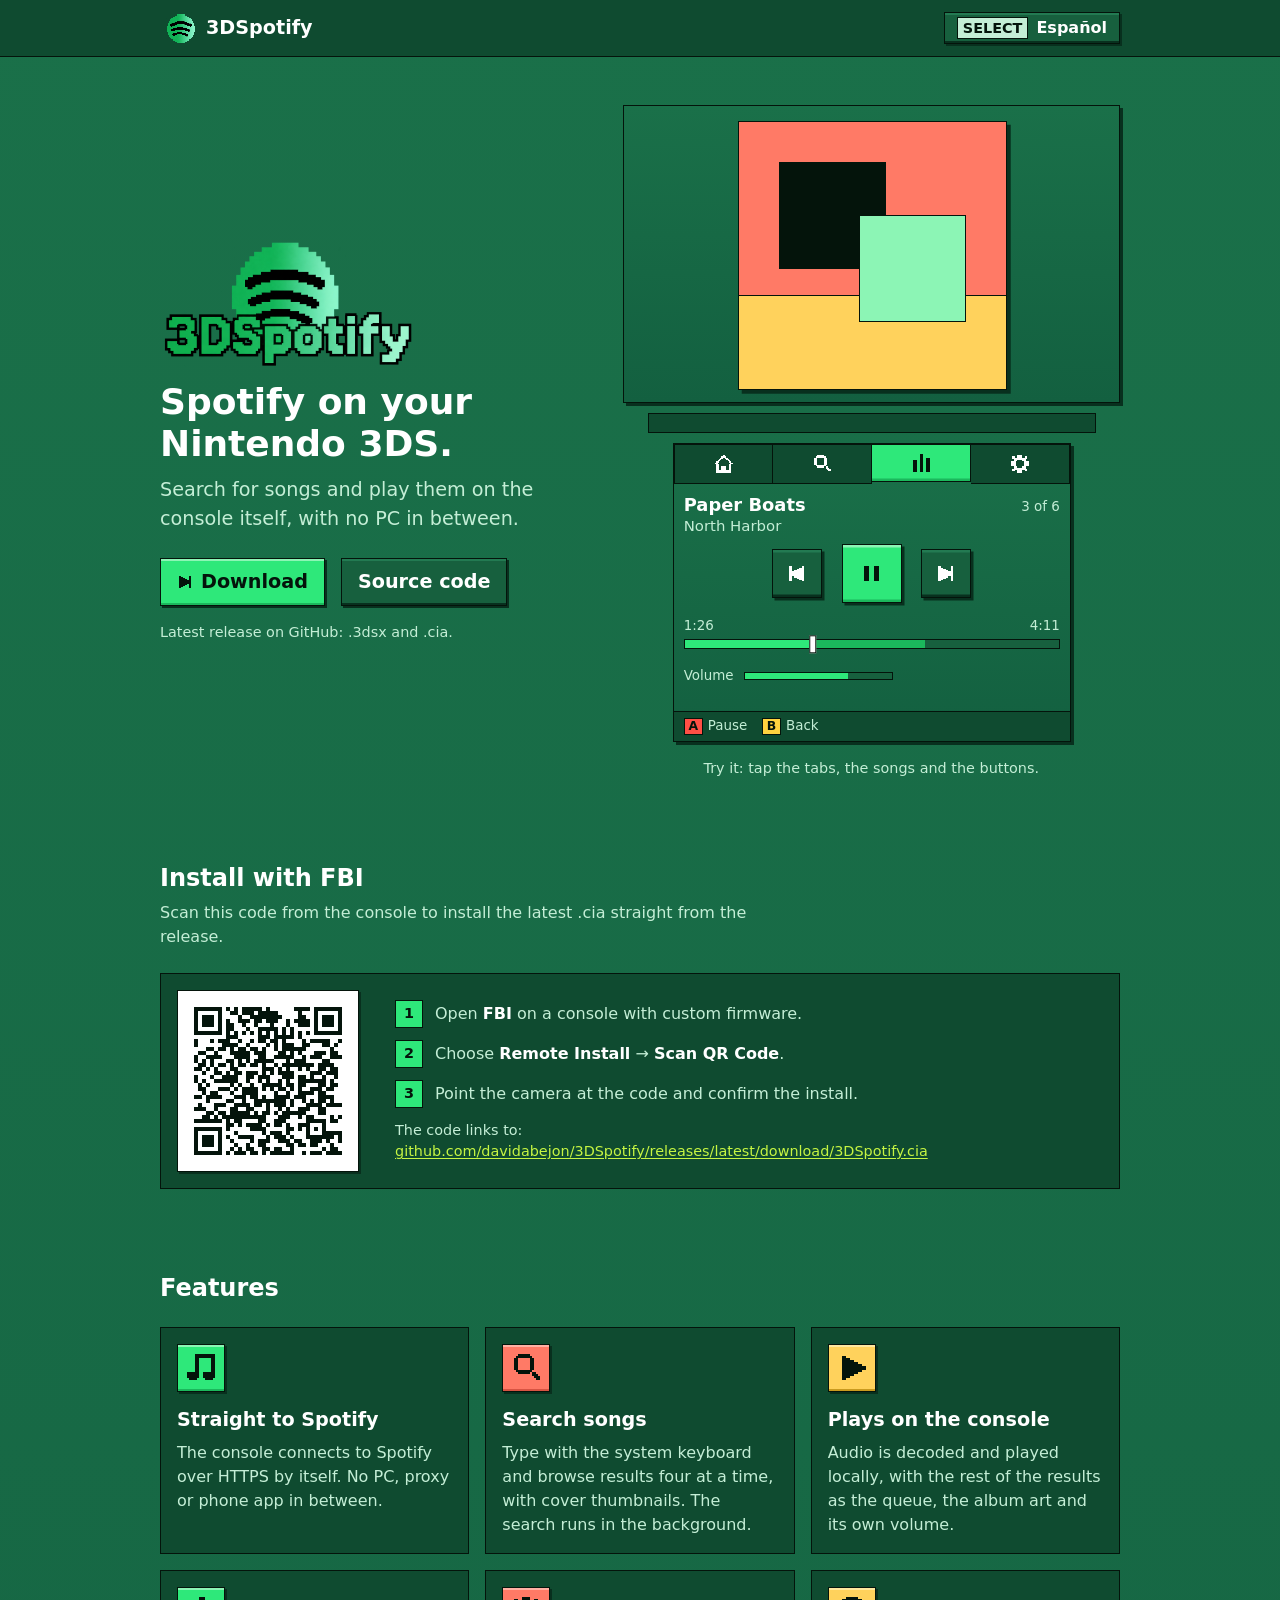
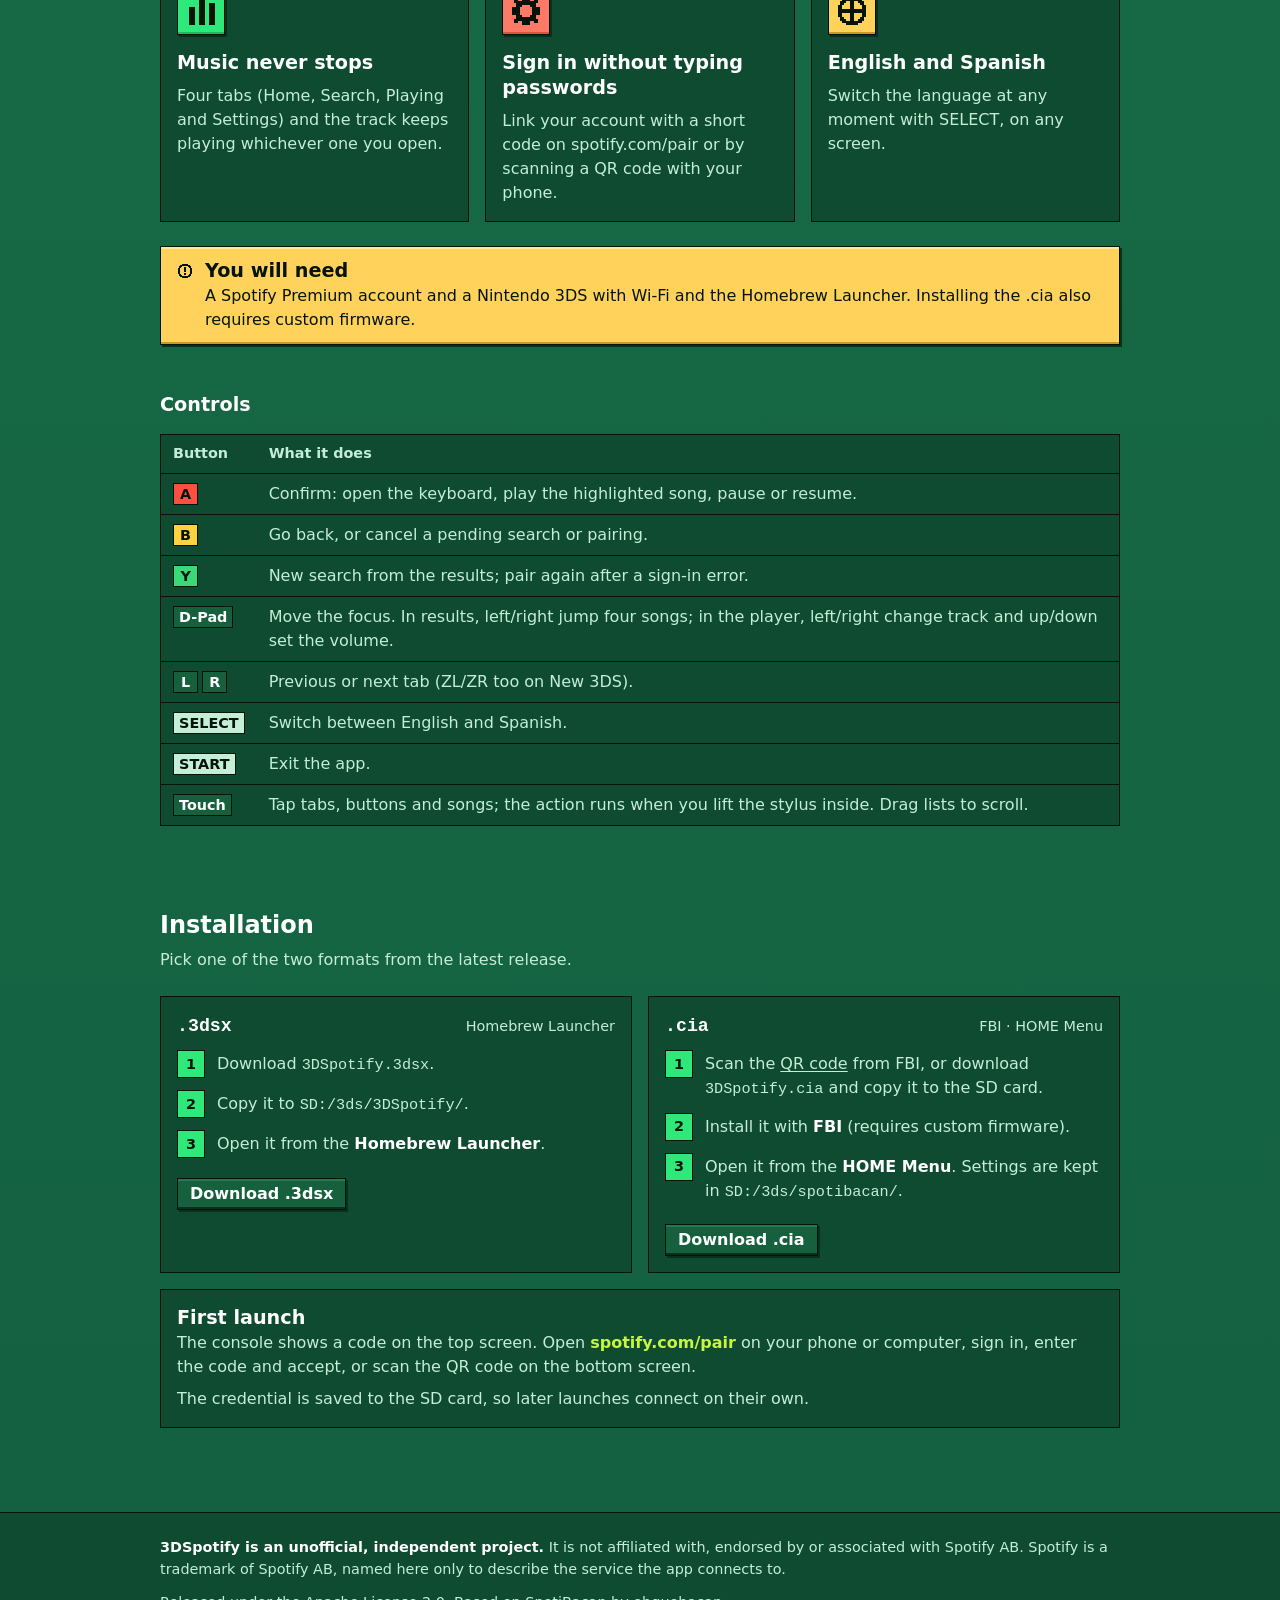
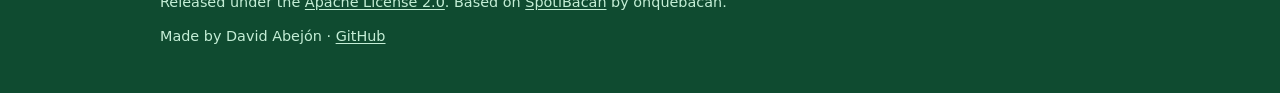
==== commit 8a9eb77f: "add. rename release artifacts to 3DSpotify Use 3DSpotify for client output folders and filenames whi" ====
--- a/site/index.html
+++ b/site/index.html
@@ -86,7 +86,7 @@
 		</div>
 		<div class="qr panel">
 			<div class="qr__caja">
-				<img src="assets/qr-cia.svg" alt="QR code with the download link of spotify3ds.cia" width="180" height="180" data-i18n-alt="qr_alt">
+				<img src="assets/qr-cia.svg" alt="QR code with the download link of 3DSpotify.cia" width="180" height="180" data-i18n-alt="qr_alt">
 			</div>
 			<div class="qr__pasos">
 				<ol class="pasos">
@@ -95,7 +95,7 @@
 					<li data-i18n-html="qr_step3">Point the camera at the code and confirm the install.</li>
 				</ol>
 				<p class="meta"><span data-i18n="qr_link">The code links to:</span><br>
-					<a class="enlace-cia" href="https://github.com/davidabejon/3DSpotify/releases/latest/download/spotify3ds.cia">github.com/davidabejon/3DSpotify/releases/latest/download/spotify3ds.cia</a>
+					<a class="enlace-cia" href="https://github.com/davidabejon/3DSpotify/releases/latest/download/3DSpotify.cia">github.com/davidabejon/3DSpotify/releases/latest/download/3DSpotify.cia</a>
 				</p>
 			</div>
 		</div>
@@ -207,11 +207,11 @@
 					<span class="etiqueta" data-i18n="m3dsx_tag">Homebrew Launcher</span>
 				</div>
 				<ol class="pasos">
-					<li data-i18n-html="m3dsx_1">Download <code>spotify3ds.3dsx</code>.</li>
-					<li data-i18n-html="m3dsx_2">Copy it to <code>SD:/3ds/spotify3ds/</code>.</li>
+					<li data-i18n-html="m3dsx_1">Download <code>3DSpotify.3dsx</code>.</li>
+					<li data-i18n-html="m3dsx_2">Copy it to <code>SD:/3ds/3DSpotify/</code>.</li>
 					<li data-i18n-html="m3dsx_3">Open it from the <strong>Homebrew Launcher</strong>.</li>
 				</ol>
-				<a class="btn btn--secundario" href="https://github.com/davidabejon/3DSpotify/releases/latest/download/spotify3ds.3dsx">
+				<a class="btn btn--secundario" href="https://github.com/davidabejon/3DSpotify/releases/latest/download/3DSpotify.3dsx">
 					<span data-i18n="get_3dsx">Download .3dsx</span>
 				</a>
 			</article>
@@ -221,11 +221,11 @@
 					<span class="etiqueta" data-i18n="mcia_tag">FBI · HOME Menu</span>
 				</div>
 				<ol class="pasos">
-					<li data-i18n-html="mcia_1">Scan the <a href="#qr">QR code</a> from FBI, or download <code>spotify3ds.cia</code> and copy it to the SD card.</li>
+					<li data-i18n-html="mcia_1">Scan the <a href="#qr">QR code</a> from FBI, or download <code>3DSpotify.cia</code> and copy it to the SD card.</li>
 					<li data-i18n-html="mcia_2">Install it with <strong>FBI</strong> (requires custom firmware).</li>
 					<li data-i18n-html="mcia_3">Open it from the <strong>HOME Menu</strong>. Settings are kept in <code>SD:/3ds/spotibacan/</code>.</li>
 				</ol>
-				<a class="btn btn--secundario" href="https://github.com/davidabejon/3DSpotify/releases/latest/download/spotify3ds.cia">
+				<a class="btn btn--secundario" href="https://github.com/davidabejon/3DSpotify/releases/latest/download/3DSpotify.cia">
 					<span data-i18n="get_cia">Download .cia</span>
 				</a>
 			</article>
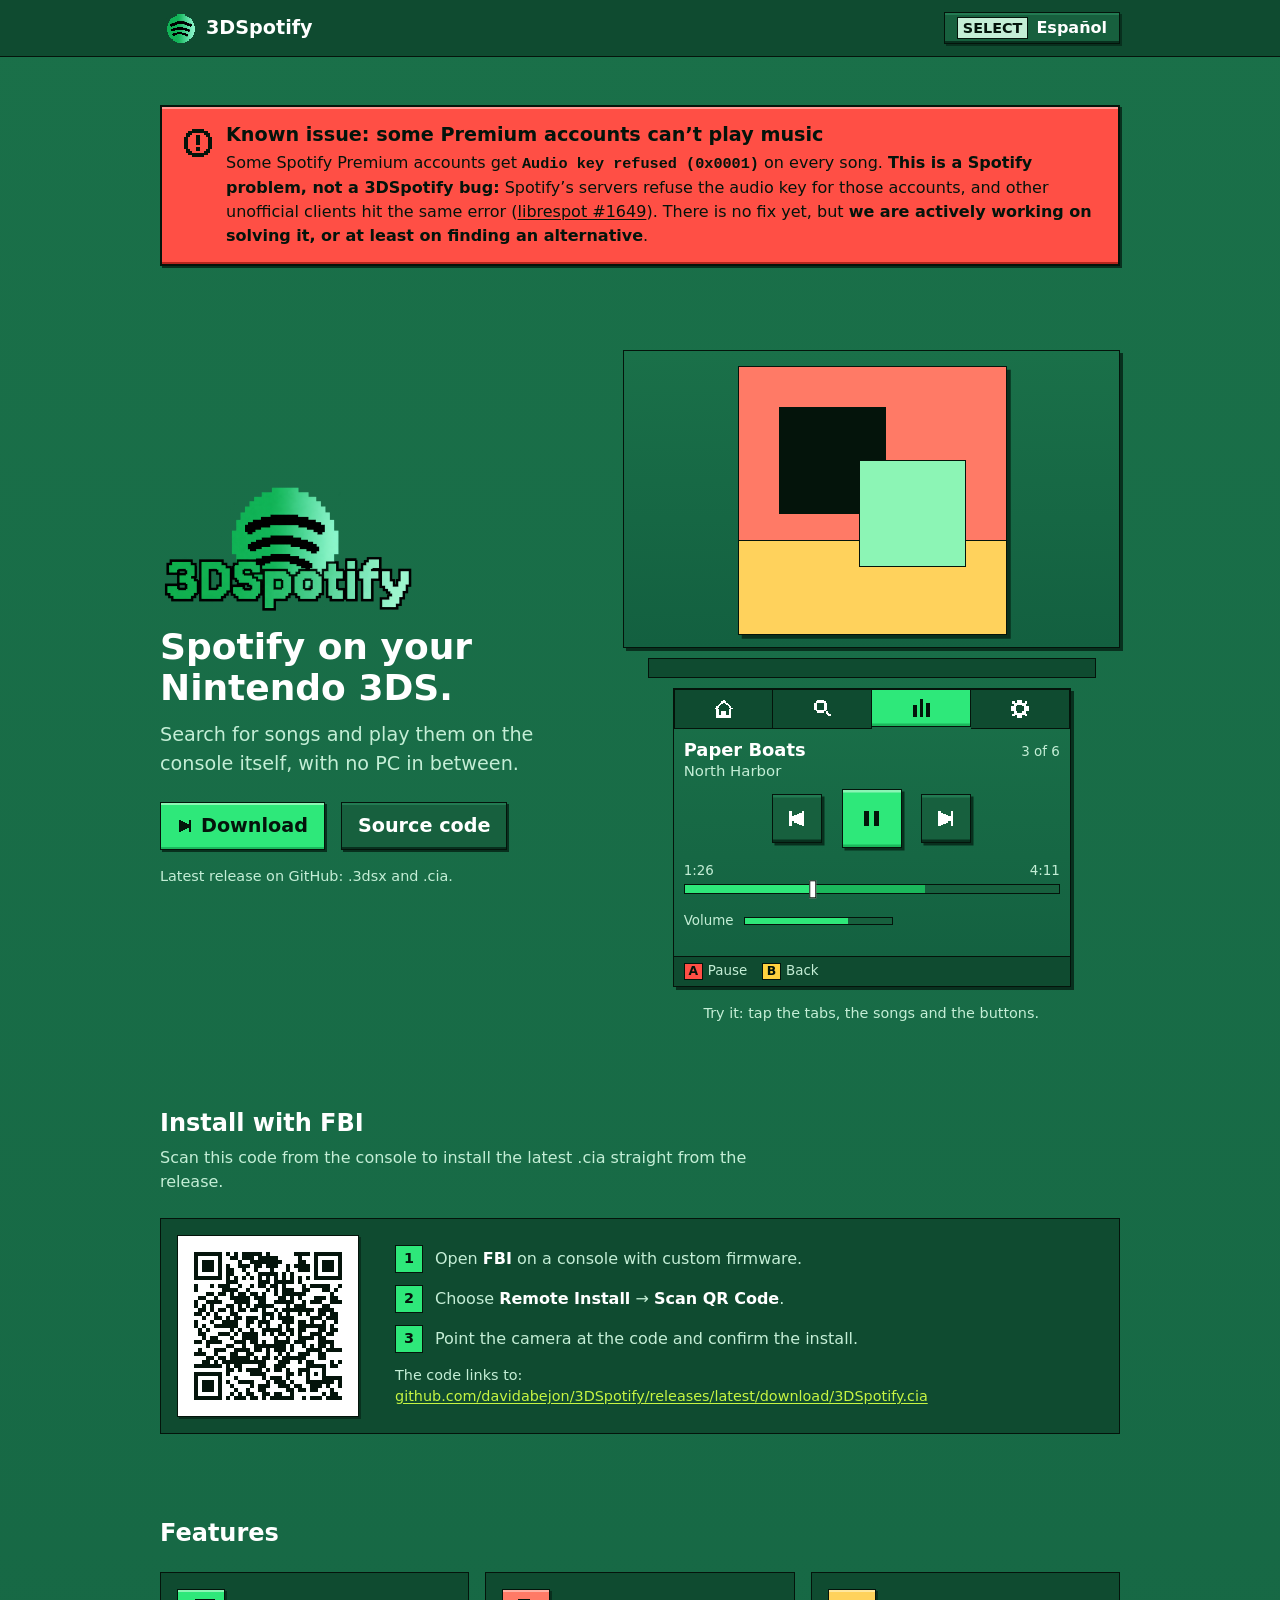
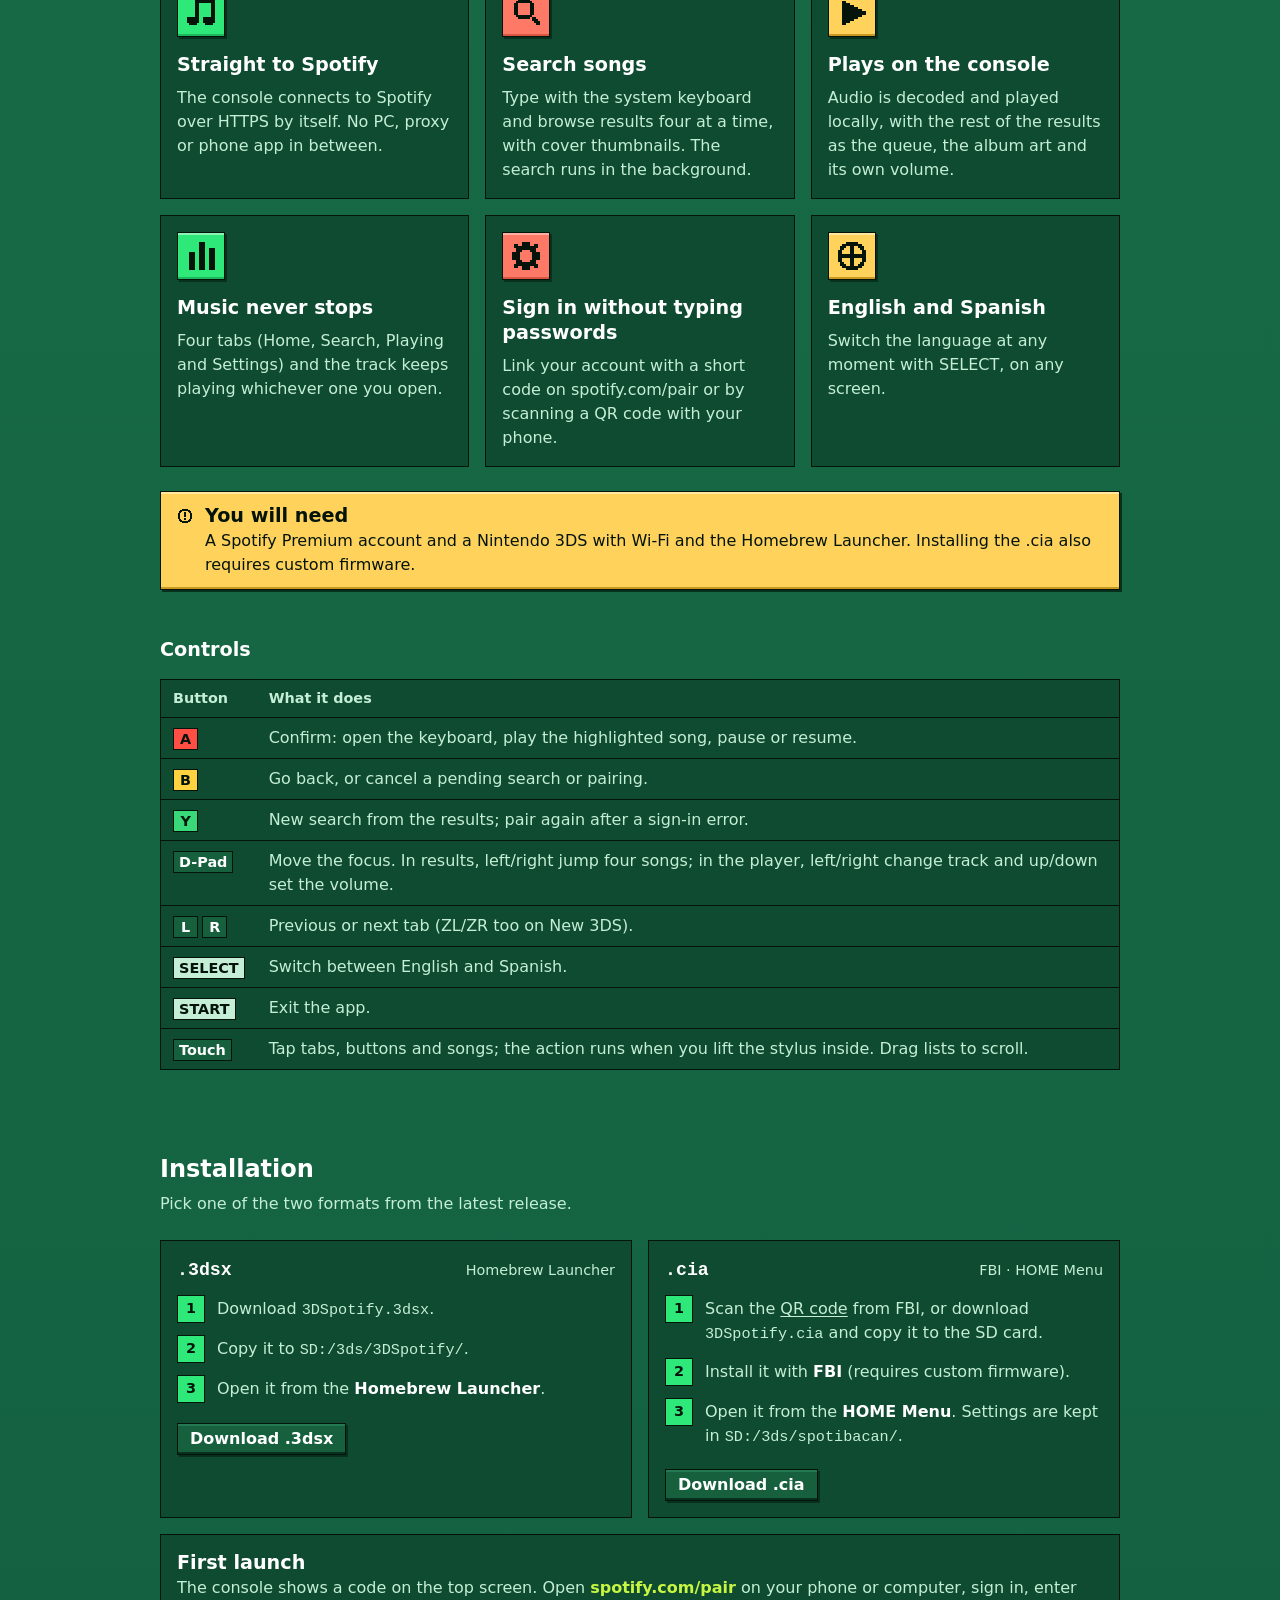
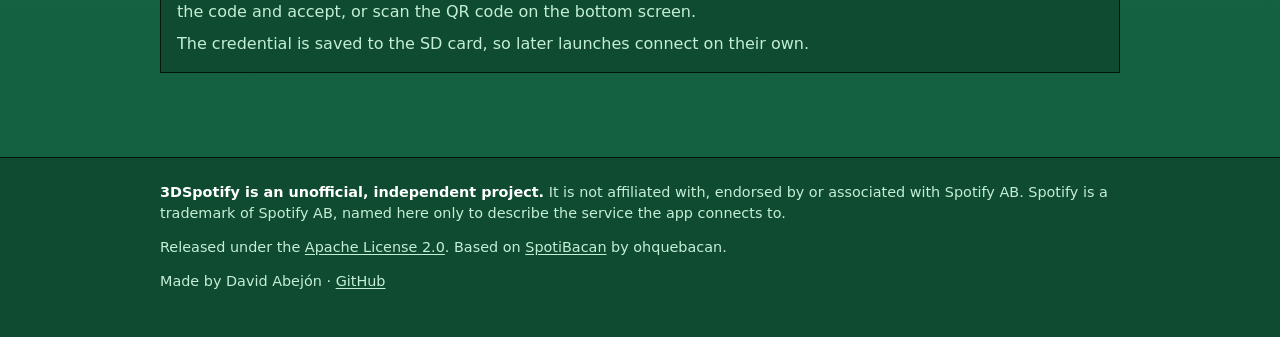
==== commit d2e2b4cf: "add. notice for Spotify audio key refusals" ====
--- a/site/index.html
+++ b/site/index.html
@@ -42,6 +42,17 @@
 
 <main id="contenido">
 
+	<!-- 0. Aviso: Spotify deniega la clave de audio a algunas cuentas -->
+	<section class="wrap" aria-labelledby="incidencia-titulo">
+		<div class="aviso aviso--rojo relieve incidencia" role="alert">
+			<svg class="icon icon--2x" viewBox="0 0 16 16" aria-hidden="true"><use href="#i-error"/></svg>
+			<div>
+				<h2 id="incidencia-titulo" data-i18n="issue_title">Known issue: some Premium accounts can’t play music</h2>
+				<p data-i18n-html="issue_text">Some Spotify Premium accounts get <code>Audio key refused (0x0001)</code> on every song. <strong>This is a Spotify problem, not a 3DSpotify bug:</strong> Spotify’s servers refuse the audio key for those accounts, and other unofficial clients hit the same error (<a href="https://github.com/librespot-org/librespot/issues/1649">librespot #1649</a>). There is no fix yet, but <strong>we are actively working on solving it, or at least on finding an alternative</strong>.</p>
+			</div>
+		</div>
+	</section>
+
 	<!-- 1. Cabecera: texto a la izquierda y la consola, que se puede usar, a la derecha -->
 	<section class="wrap" aria-labelledby="titulo">
 		<div class="hero">
--- a/site/style.css
+++ b/site/style.css
@@ -361,6 +361,27 @@
 	--banda-oscura: var(--ambar-osc);
 }
 
+/* Incidencia ajena a la app: rojo del botón A, más llamativo que coral. */
+.aviso--rojo {
+	--relleno: var(--btn-a);
+	--banda-clara: #FF9A93;
+	--banda-oscura: #B8261E;
+	border-width: 2px;
+}
+
+.incidencia {
+	padding: var(--e4) var(--e5);
+}
+
+.incidencia h2 {
+	font-size: var(--t-cabeza);
+	margin-bottom: var(--e1);
+}
+
+.incidencia code {
+	font-weight: 700;
+}
+
 .aviso .icon {
 	margin-top: 4px;
 }
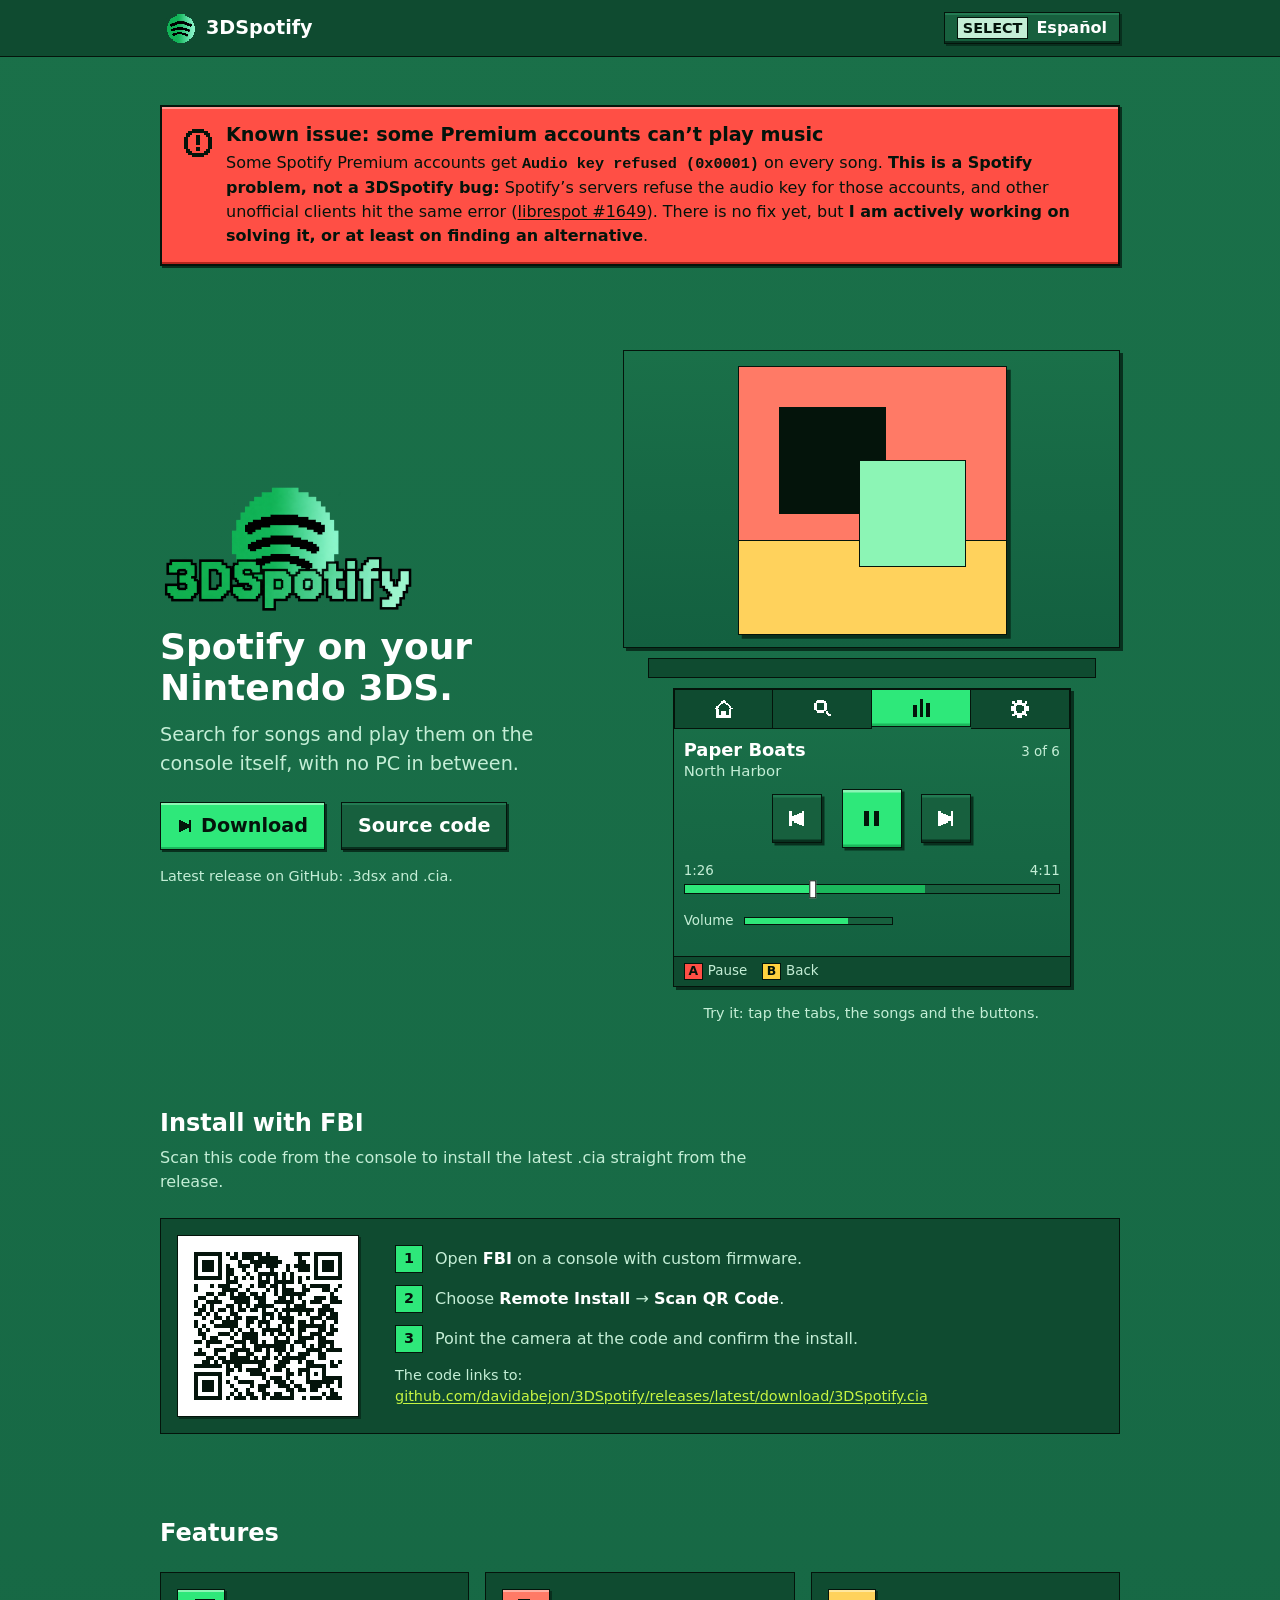
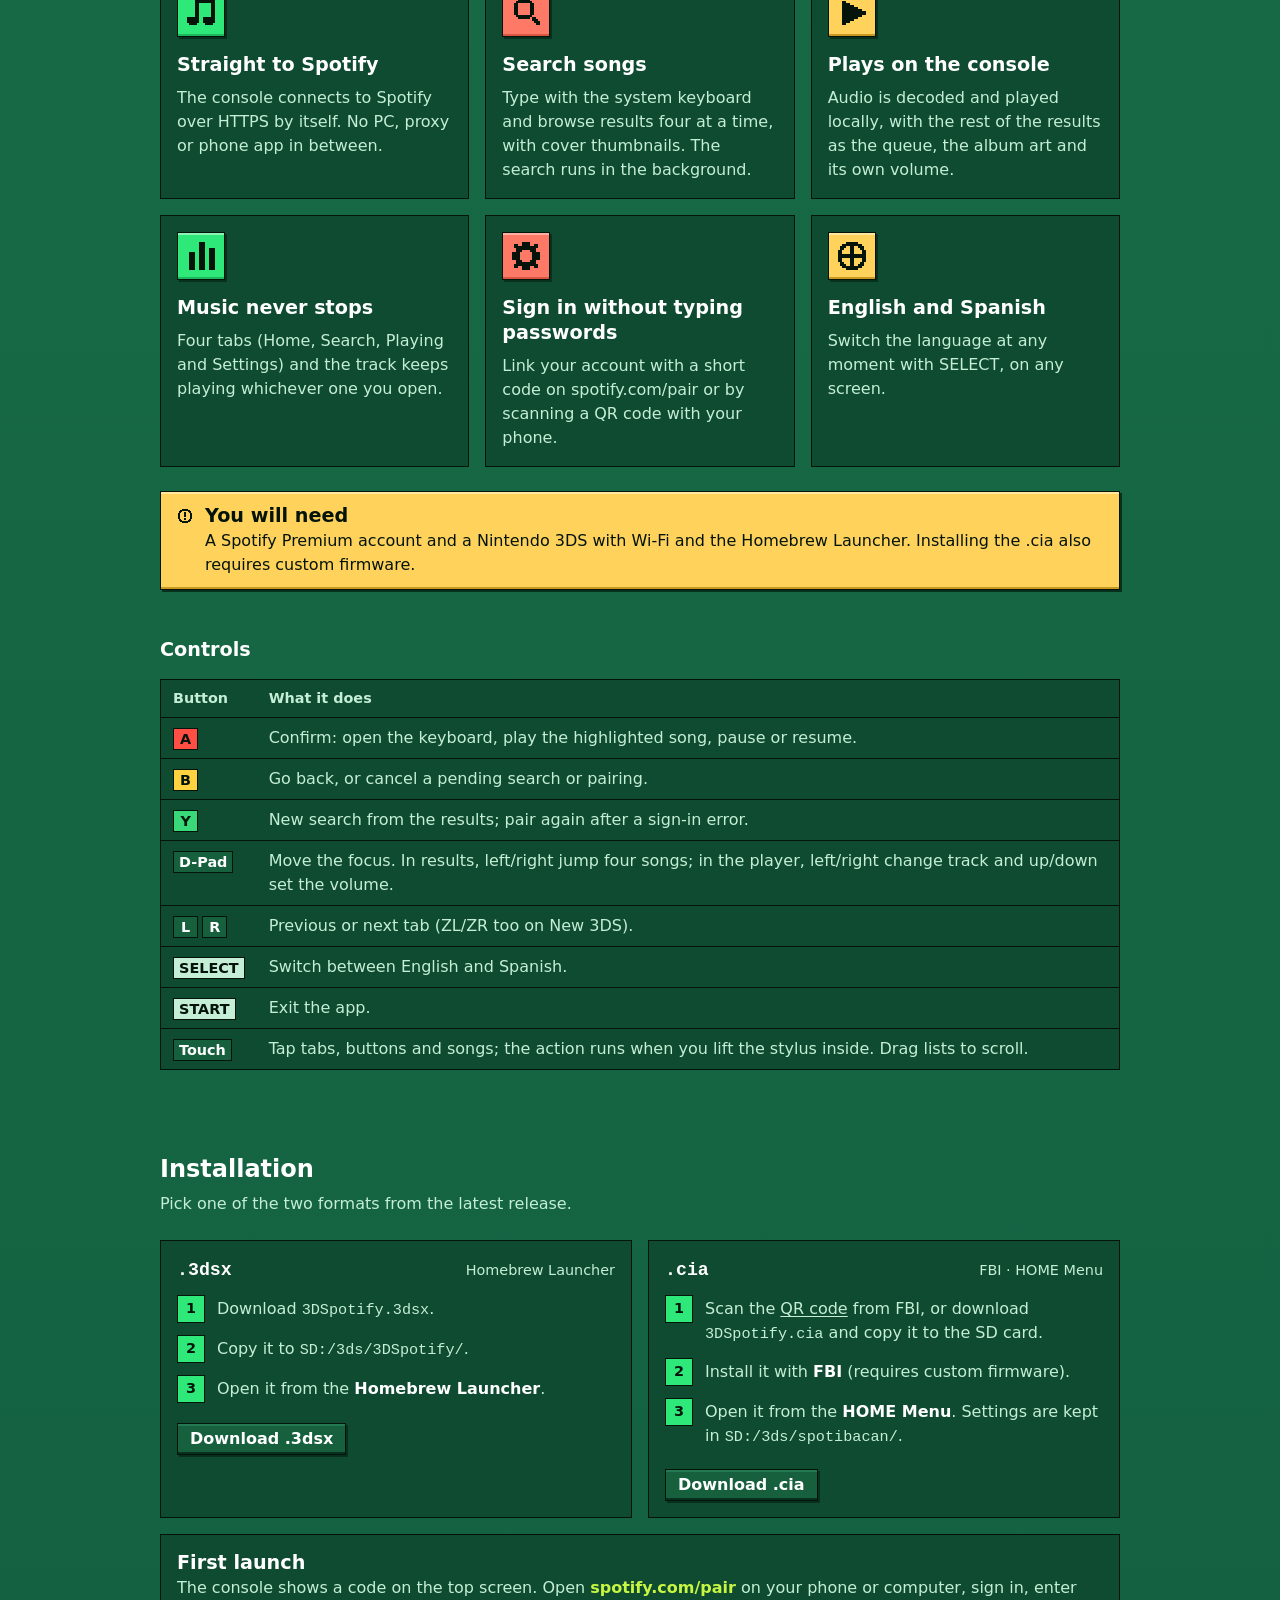
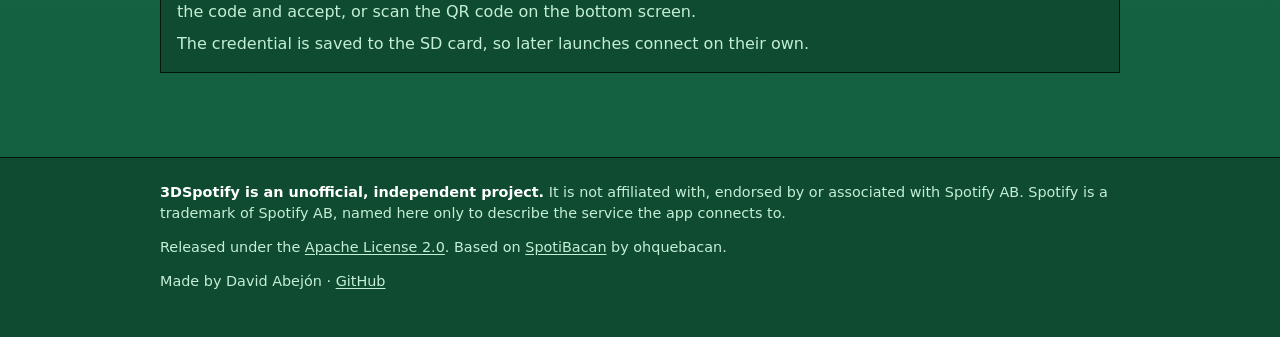
==== commit d247bd79: "upd. readme and site notice Update the English and Spanish notices to clarify that the fix or altern" ====
--- a/site/index.html
+++ b/site/index.html
@@ -48,7 +48,7 @@
 			<svg class="icon icon--2x" viewBox="0 0 16 16" aria-hidden="true"><use href="#i-error"/></svg>
 			<div>
 				<h2 id="incidencia-titulo" data-i18n="issue_title">Known issue: some Premium accounts can’t play music</h2>
-				<p data-i18n-html="issue_text">Some Spotify Premium accounts get <code>Audio key refused (0x0001)</code> on every song. <strong>This is a Spotify problem, not a 3DSpotify bug:</strong> Spotify’s servers refuse the audio key for those accounts, and other unofficial clients hit the same error (<a href="https://github.com/librespot-org/librespot/issues/1649">librespot #1649</a>). There is no fix yet, but <strong>we are actively working on solving it, or at least on finding an alternative</strong>.</p>
+				<p data-i18n-html="issue_text">Some Spotify Premium accounts get <code>Audio key refused (0x0001)</code> on every song. <strong>This is a Spotify problem, not a 3DSpotify bug:</strong> Spotify’s servers refuse the audio key for those accounts, and other unofficial clients hit the same error (<a href="https://github.com/librespot-org/librespot/issues/1649">librespot #1649</a>). There is no fix yet, but <strong>I am actively working on solving it, or at least on finding an alternative</strong>.</p>
 			</div>
 		</div>
 	</section>
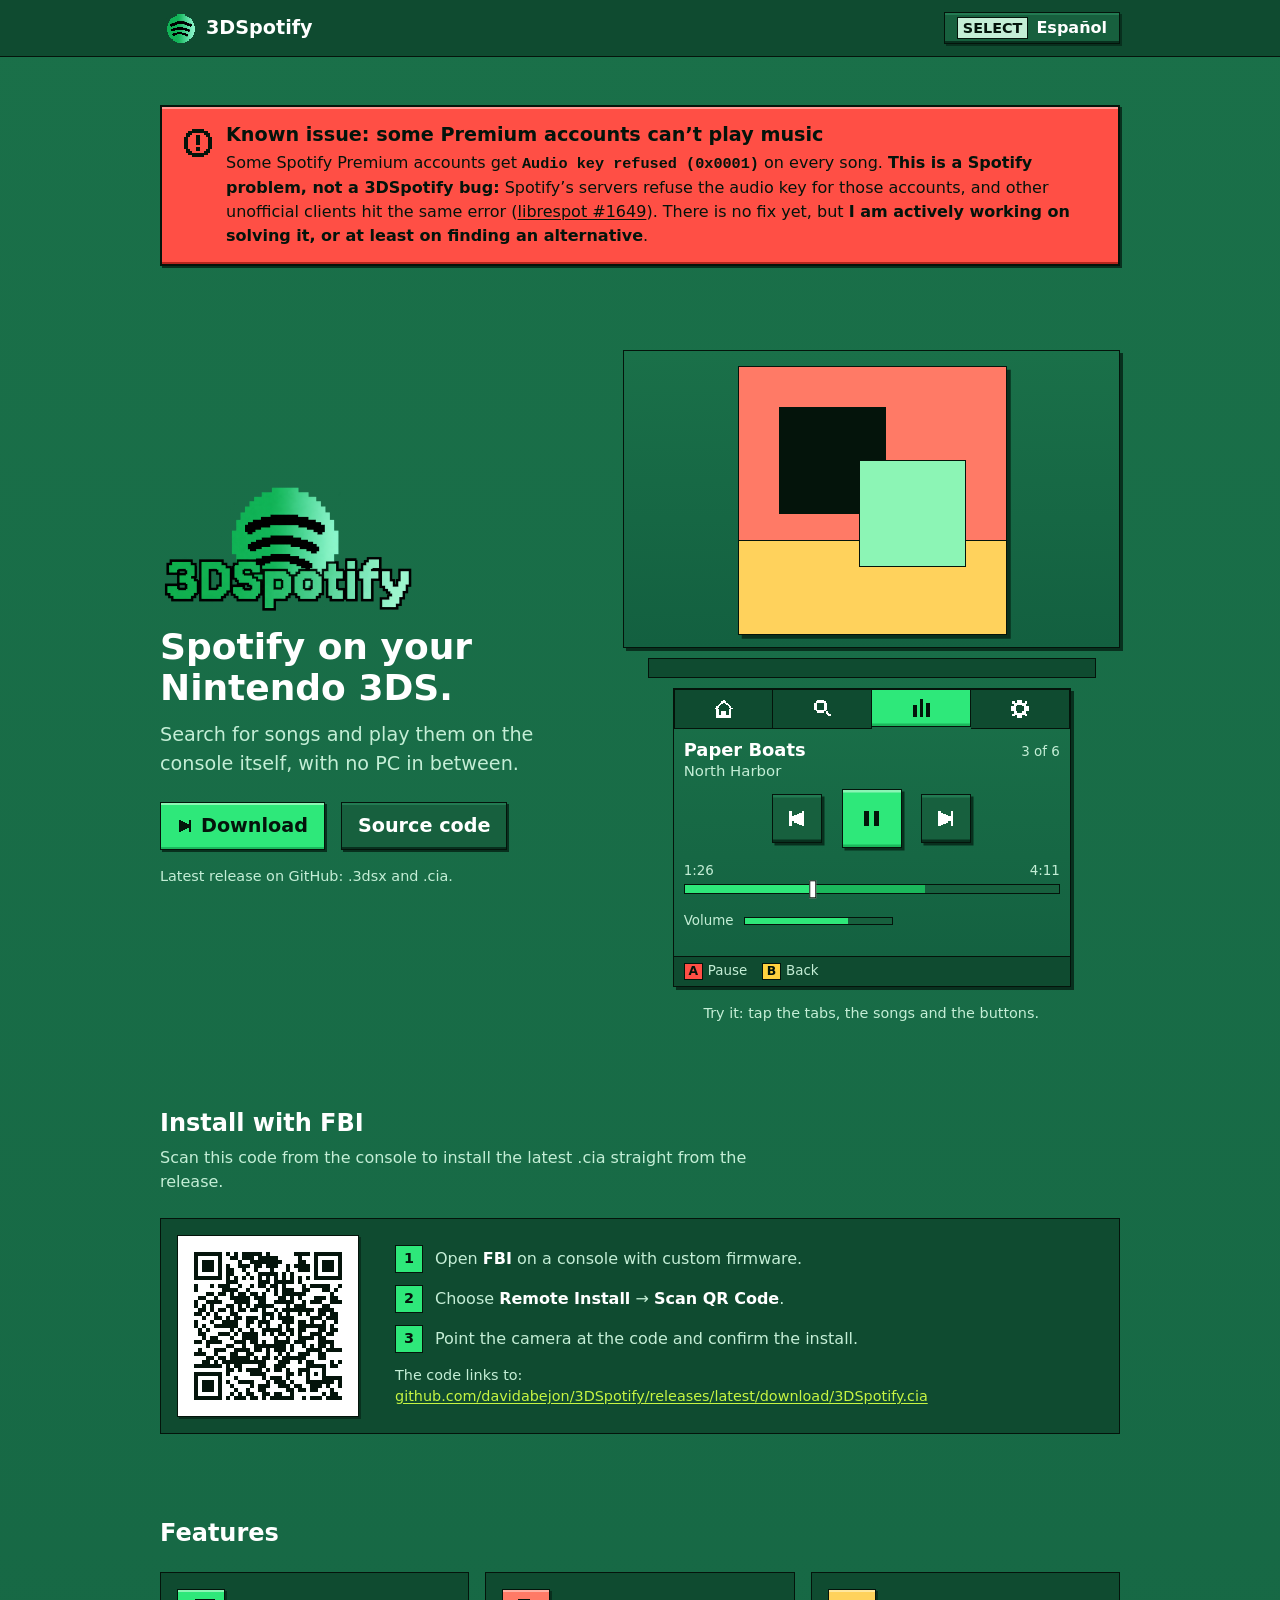
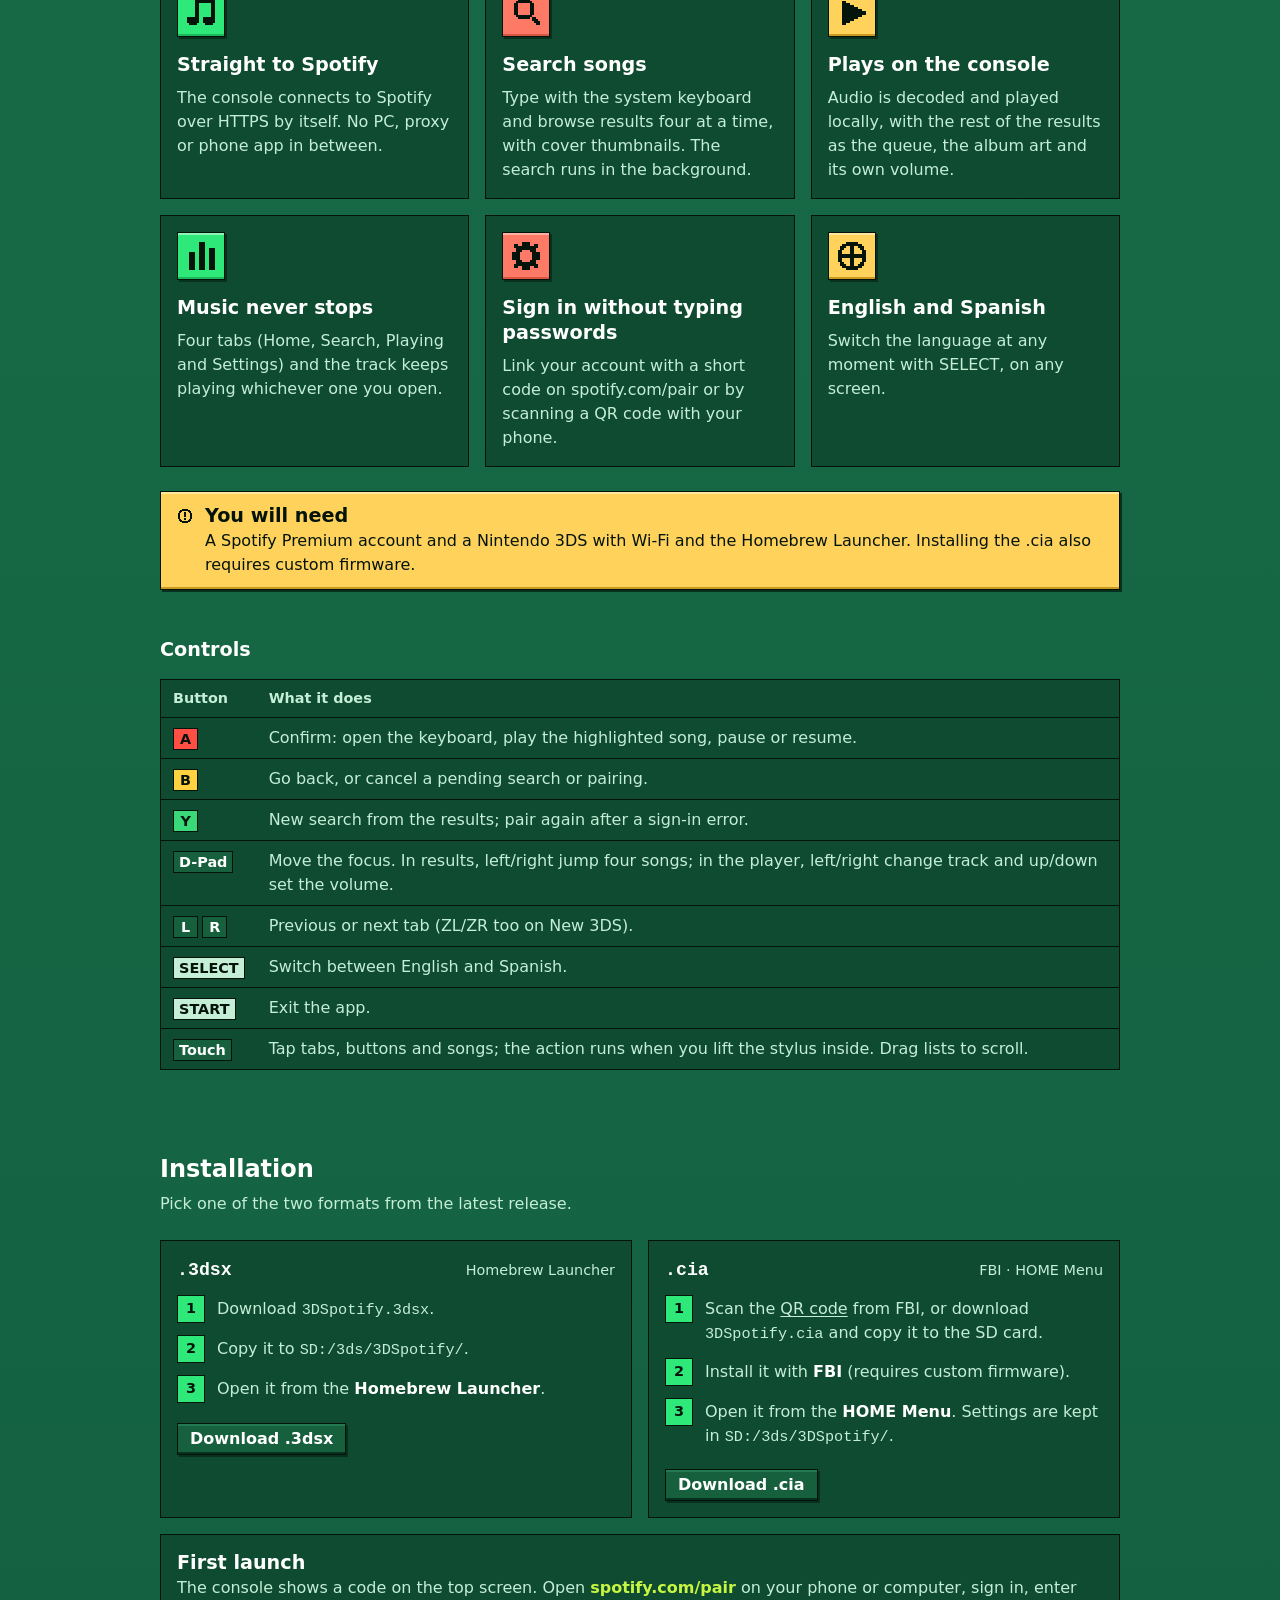
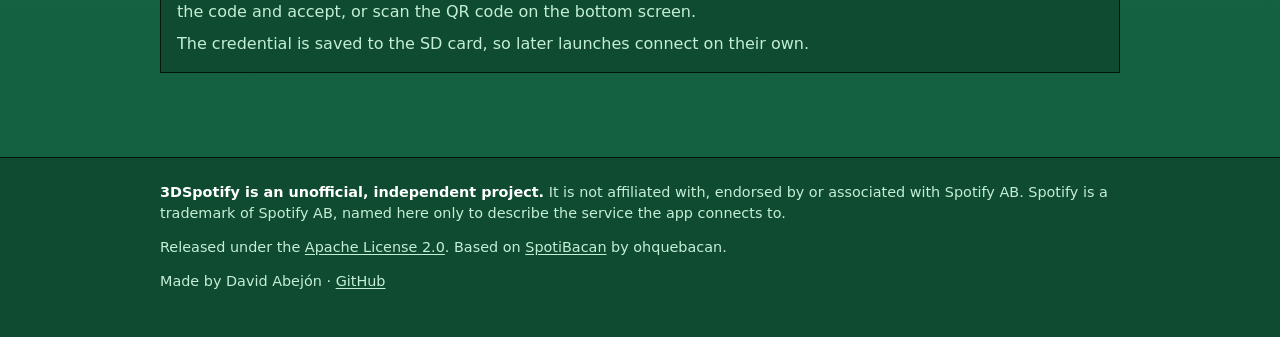
==== commit 08d555fc: "fix. correct 3DSpotify SD card paths" ====
--- a/site/index.html
+++ b/site/index.html
@@ -234,7 +234,7 @@
 				<ol class="pasos">
 					<li data-i18n-html="mcia_1">Scan the <a href="#qr">QR code</a> from FBI, or download <code>3DSpotify.cia</code> and copy it to the SD card.</li>
 					<li data-i18n-html="mcia_2">Install it with <strong>FBI</strong> (requires custom firmware).</li>
-					<li data-i18n-html="mcia_3">Open it from the <strong>HOME Menu</strong>. Settings are kept in <code>SD:/3ds/spotibacan/</code>.</li>
+					<li data-i18n-html="mcia_3">Open it from the <strong>HOME Menu</strong>. Settings are kept in <code>SD:/3ds/3DSpotify/</code>.</li>
 				</ol>
 				<a class="btn btn--secundario" href="https://github.com/davidabejon/3DSpotify/releases/latest/download/3DSpotify.cia">
 					<span data-i18n="get_cia">Download .cia</span>
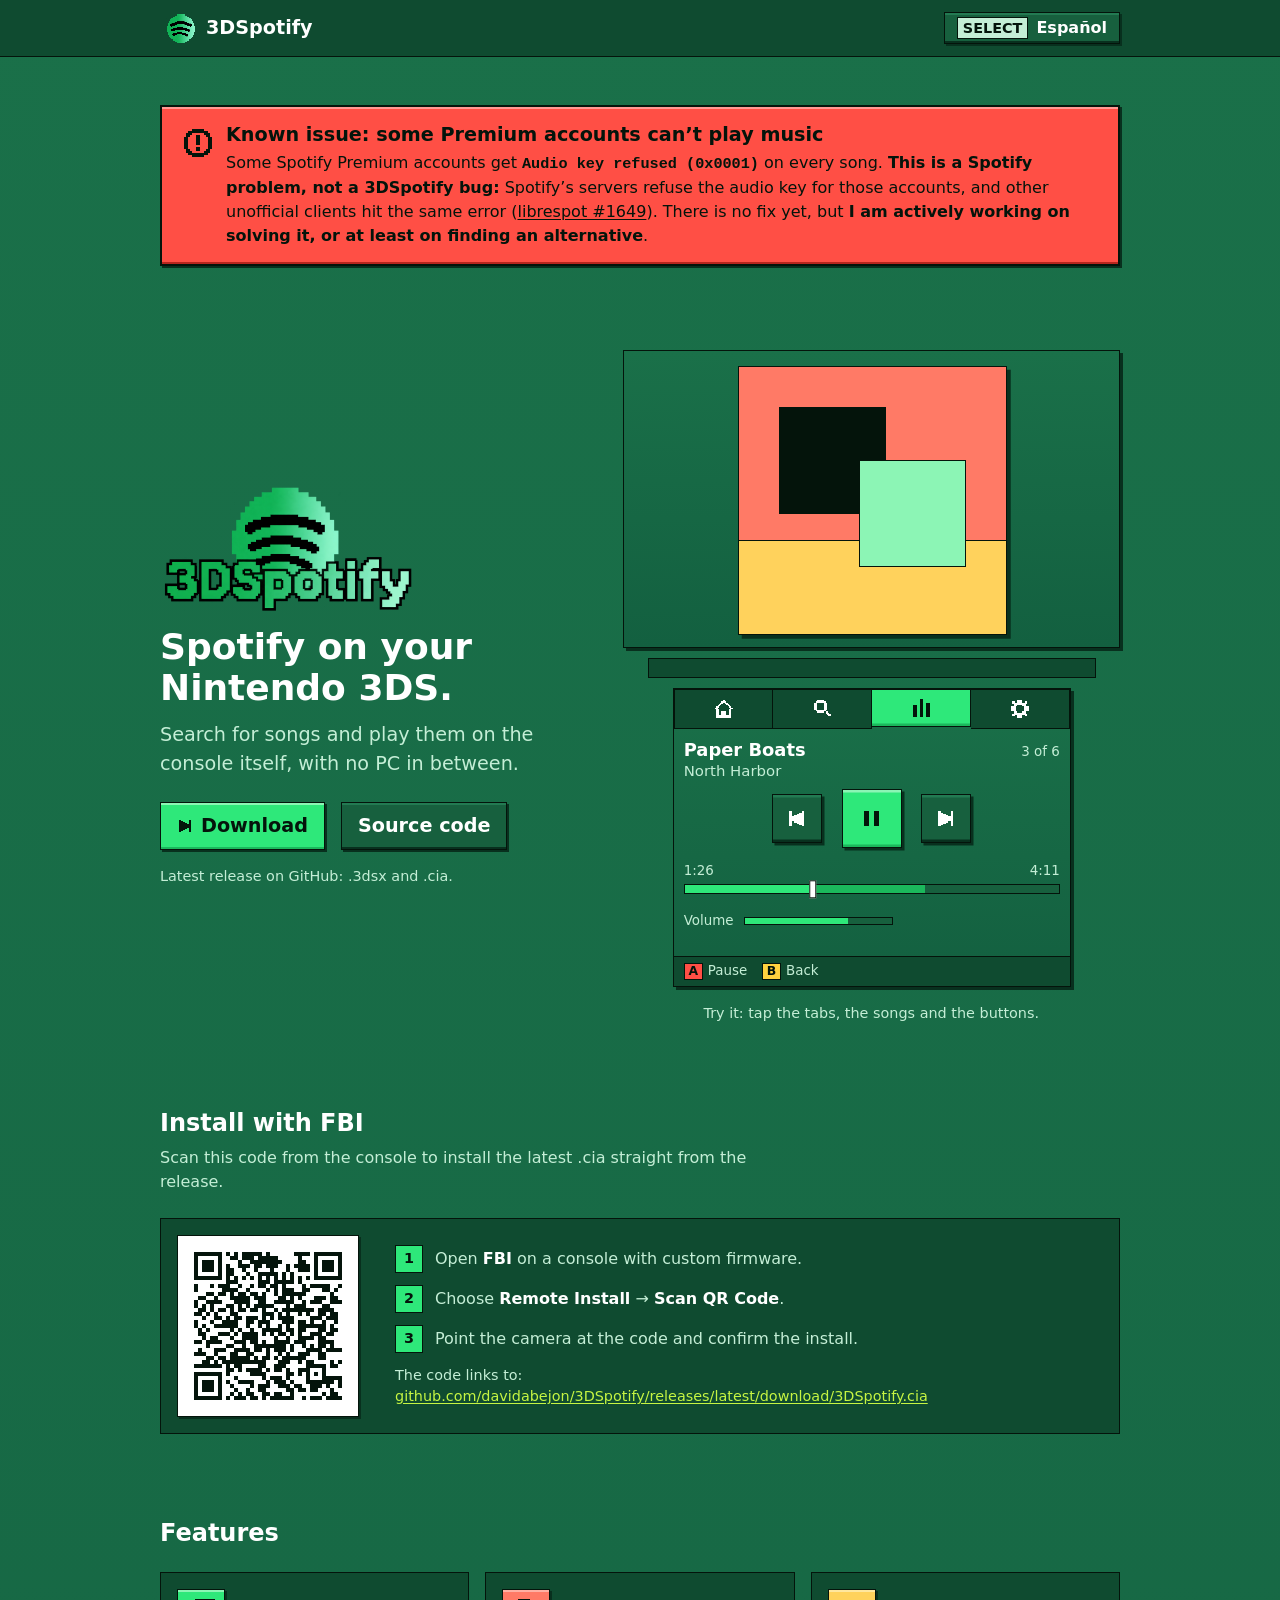
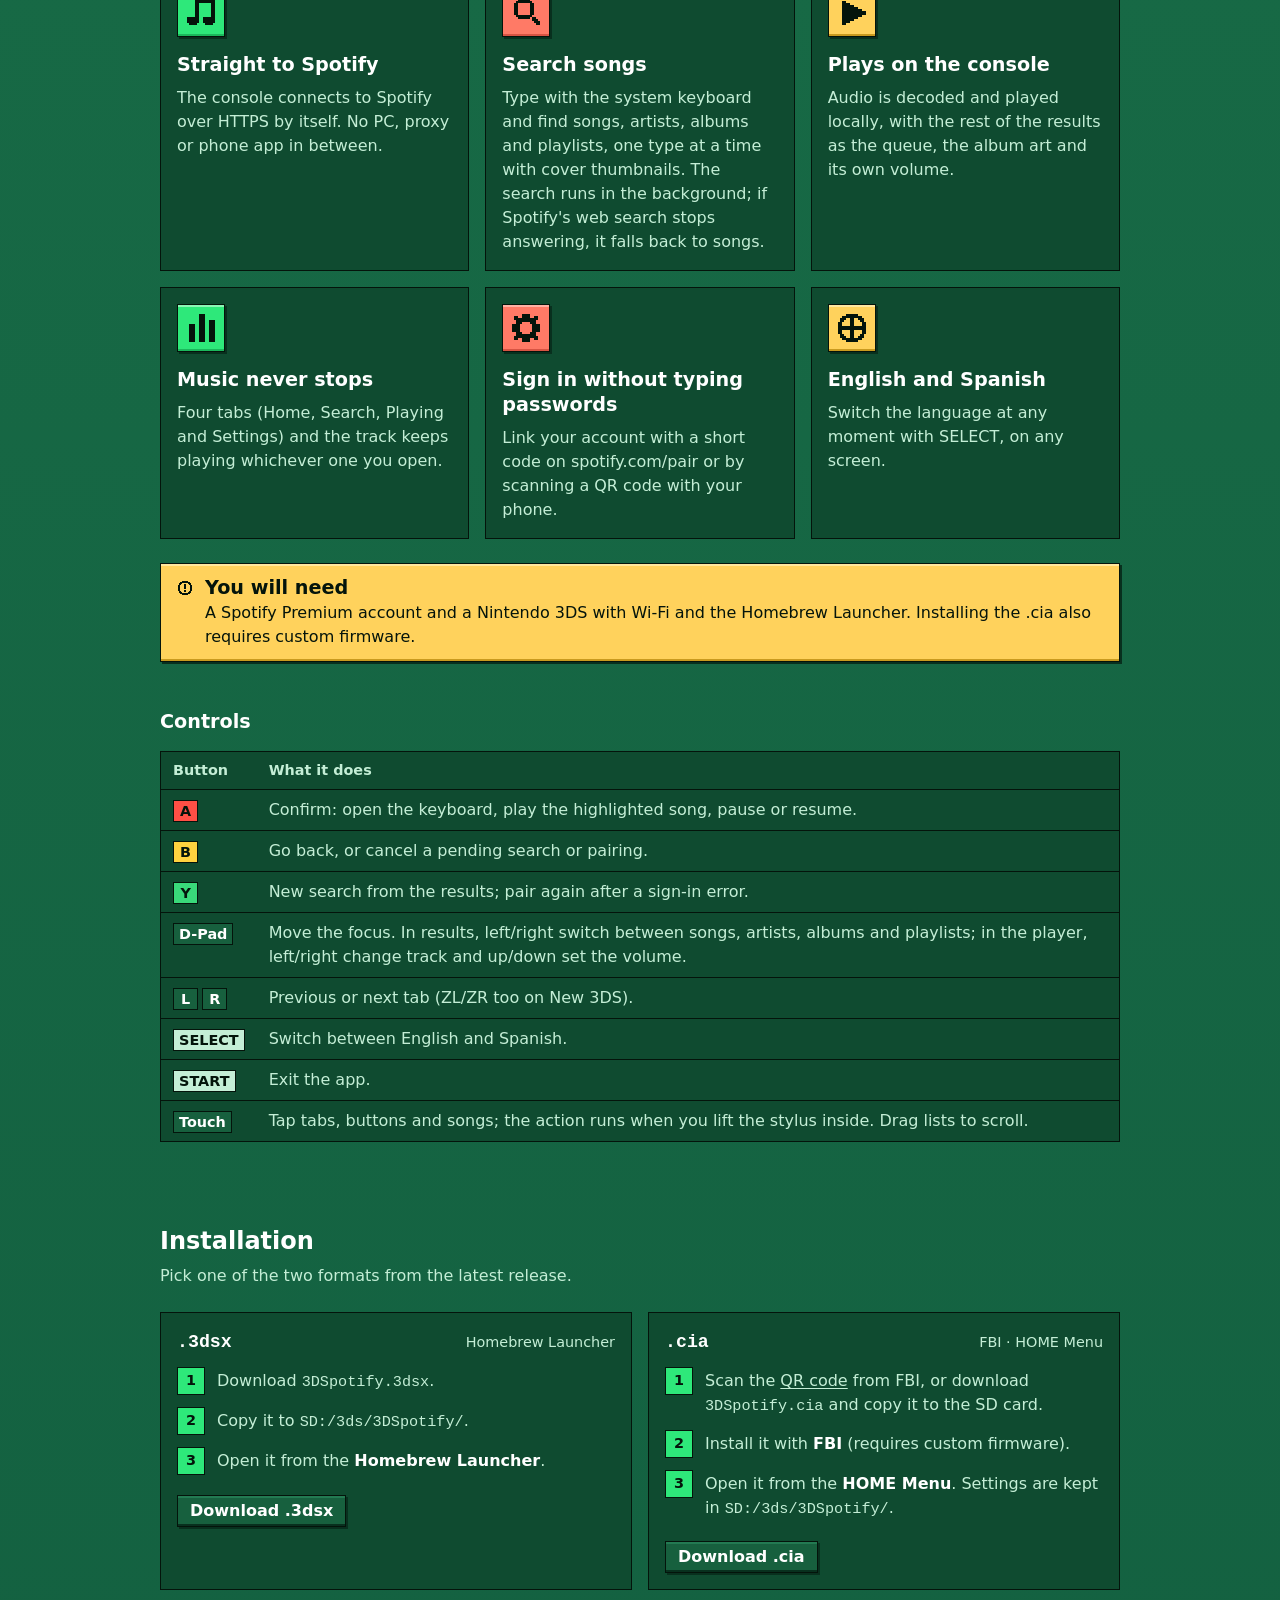
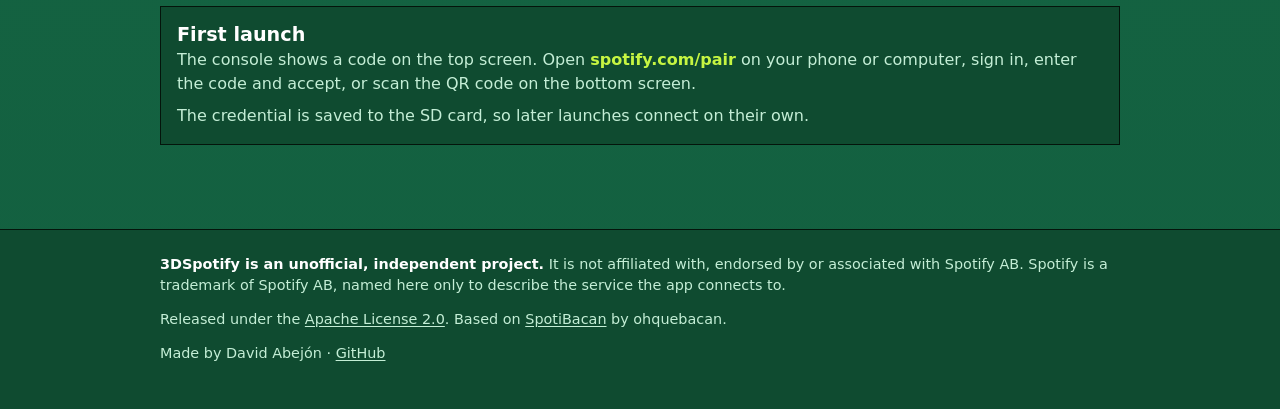
==== commit 5585aa02: "add. artists, albums and playlists in search results, switched with left/right" ====
--- a/site/index.html
+++ b/site/index.html
@@ -126,7 +126,7 @@
 			<article class="panel caracteristica">
 				<div class="tesela tesela--coral relieve" aria-hidden="true"><svg class="icon icon--2x" viewBox="0 0 16 16"><use href="#i-search"/></svg></div>
 				<h3 data-i18n="f2_title">Search songs</h3>
-				<p data-i18n="f2_text">Type with the system keyboard and browse results four at a time, with cover thumbnails. The search runs in the background.</p>
+				<p data-i18n="f2_text">Type with the system keyboard and find songs, artists, albums and playlists, one type at a time with cover thumbnails. The search runs in the background; if Spotify's web search stops answering, it falls back to songs.</p>
 			</article>
 			<article class="panel caracteristica">
 				<div class="tesela tesela--ambar relieve" aria-hidden="true"><svg class="icon icon--2x" viewBox="0 0 16 16"><use href="#i-play"/></svg></div>
@@ -182,7 +182,7 @@
 					</tr>
 					<tr>
 						<td><span class="glyph" data-i18n="dpad">D-Pad</span></td>
-						<td data-i18n="c_dpad">Move the focus. In results, left/right jump four songs; in the player, left/right change track and up/down set the volume.</td>
+						<td data-i18n="c_dpad">Move the focus. In results, left/right switch between songs, artists, albums and playlists; in the player, left/right change track and up/down set the volume.</td>
 					</tr>
 					<tr>
 						<td><span class="glyph">L</span><span class="glyph">R</span></td>
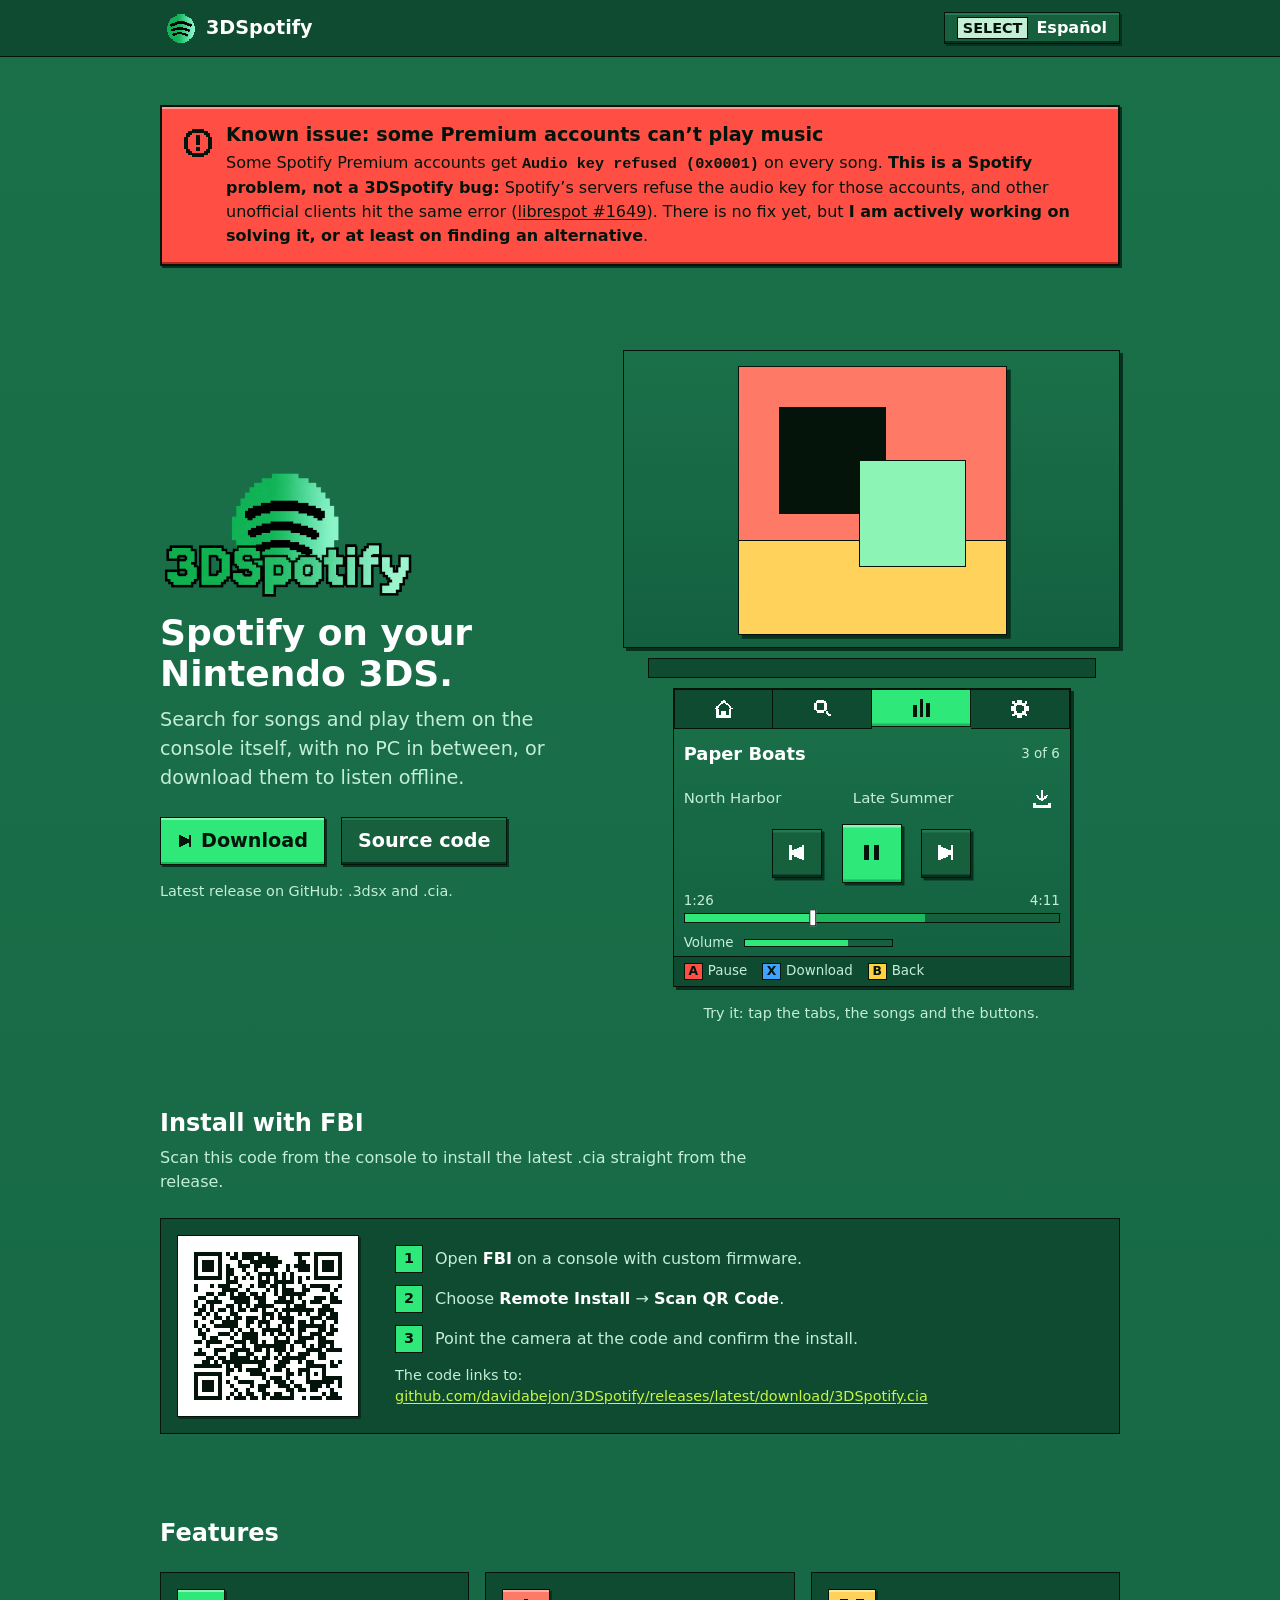
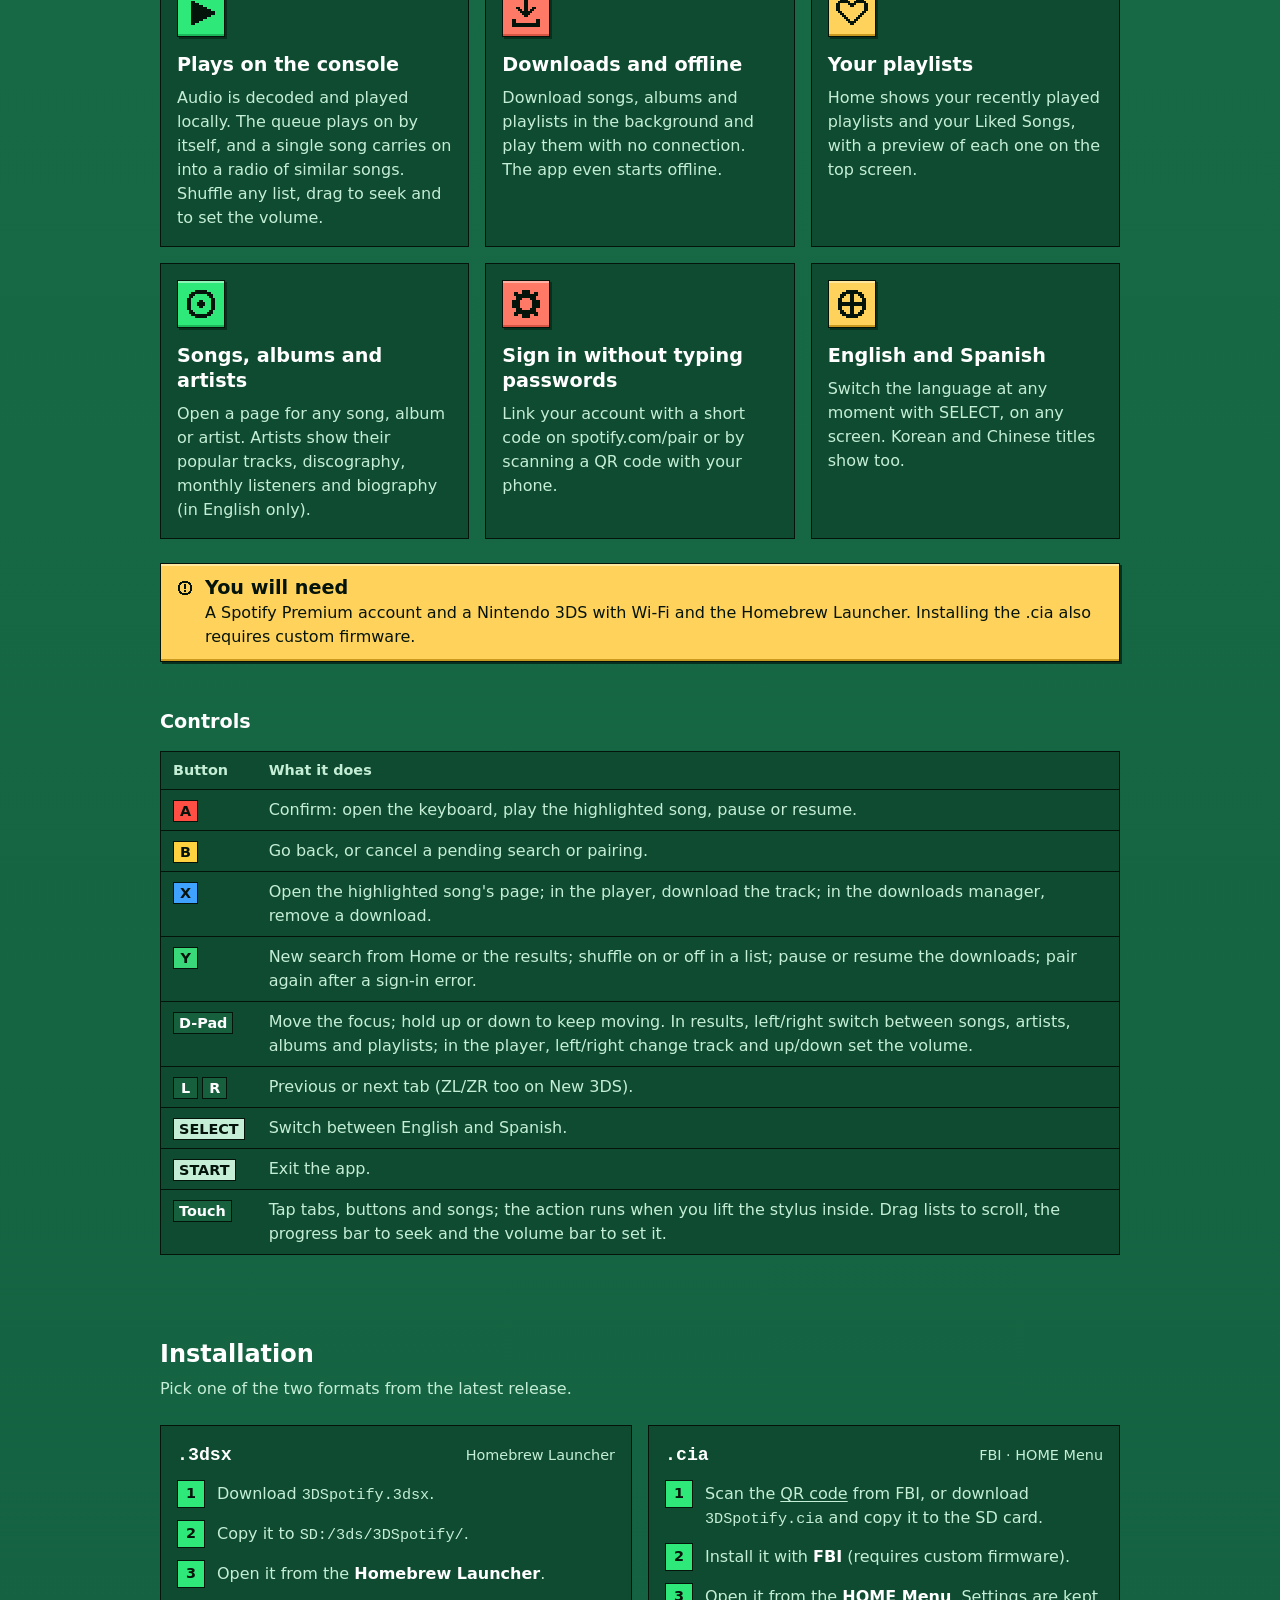
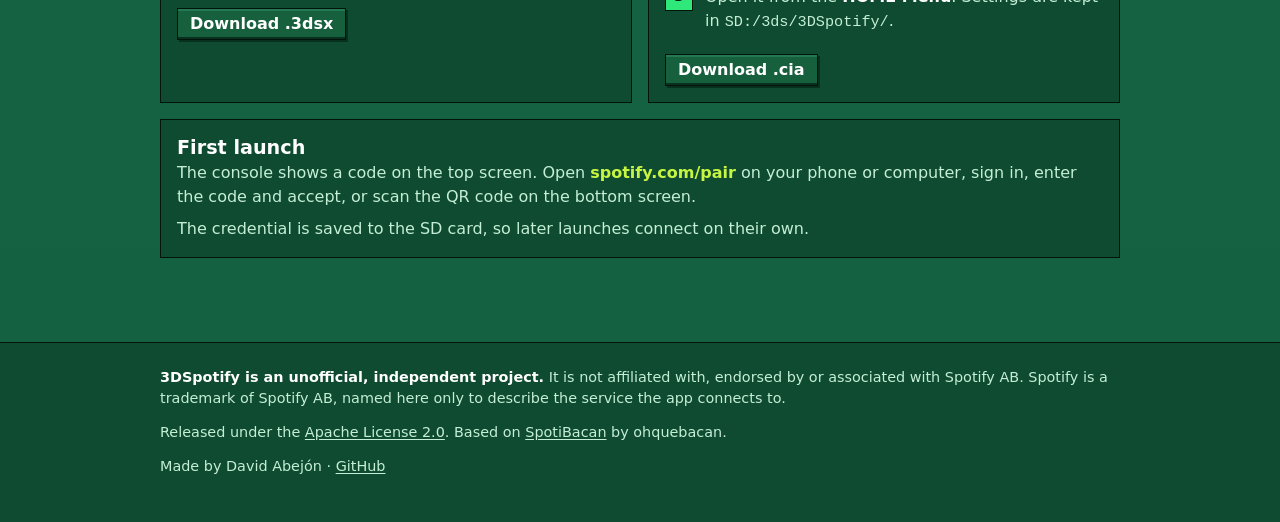
==== commit 546c82ce: "upd. site features, controls and console mock-up for v1.2" ====
--- a/site/index.html
+++ b/site/index.html
@@ -22,6 +22,13 @@
 	<symbol id="i-play" viewBox="0 0 16 16"><path d="M3 2h2v1h-2zM3 3h4v1h-4zM3 4h6v1h-6zM3 5h8v1h-8zM3 6h10v1h-10zM3 7h12v1h-12zM3 8h12v1h-12zM3 9h10v1h-10zM3 10h8v1h-8zM3 11h6v1h-6zM3 12h4v1h-4zM3 13h2v1h-2z"/></symbol>
 	<symbol id="i-pause" viewBox="0 0 16 16"><path d="M2 2h4v1h-4zM10 2h4v1h-4zM2 3h4v1h-4zM10 3h4v1h-4zM2 4h4v1h-4zM10 4h4v1h-4zM2 5h4v1h-4zM10 5h4v1h-4zM2 6h4v1h-4zM10 6h4v1h-4zM2 7h4v1h-4zM10 7h4v1h-4zM2 8h4v1h-4zM10 8h4v1h-4zM2 9h4v1h-4zM10 9h4v1h-4zM2 10h4v1h-4zM10 10h4v1h-4zM2 11h4v1h-4zM10 11h4v1h-4zM2 12h4v1h-4zM10 12h4v1h-4zM2 13h4v1h-4zM10 13h4v1h-4z"/></symbol>
 	<symbol id="i-prev" viewBox="0 0 16 16"><path d="M2 2h2v1h-2zM12 2h2v1h-2zM2 3h2v1h-2zM10 3h4v1h-4zM2 4h2v1h-2zM8 4h6v1h-6zM2 5h2v1h-2zM6 5h8v1h-8zM2 6h12v1h-12zM2 7h12v1h-12zM2 8h12v1h-12zM2 9h12v1h-12zM2 10h2v1h-2zM6 10h8v1h-8zM2 11h2v1h-2zM8 11h6v1h-6zM2 12h2v1h-2zM10 12h4v1h-4zM2 13h2v1h-2zM12 13h2v1h-2z"/></symbol>
+	<symbol id="i-download" viewBox="0 0 16 16"><path d="M7 1h2v1h-2zM7 2h2v1h-2zM7 3h2v1h-2zM7 4h2v1h-2zM3 5h2v1h-2zM7 5h2v1h-2zM11 5h2v1h-2zM4 6h2v1h-2zM7 6h2v1h-2zM10 6h2v1h-2zM5 7h6v1h-6zM6 8h4v1h-4zM7 9h2v1h-2zM1 11h2v1h-2zM13 11h2v1h-2zM1 12h2v1h-2zM13 12h2v1h-2zM1 13h14v1h-14zM1 14h14v1h-14z"/></symbol>
+	<symbol id="i-heart" viewBox="0 0 16 16"><path d="M2 1h4v1h-4zM10 1h4v1h-4zM1 2h6v1h-6zM9 2h6v1h-6zM0 3h2v1h-2zM6 3h4v1h-4zM14 3h2v1h-2zM0 4h2v1h-2zM7 4h2v1h-2zM14 4h2v1h-2zM0 5h2v1h-2zM14 5h2v1h-2zM0 6h2v1h-2zM14 6h2v1h-2zM1 7h2v1h-2zM13 7h2v1h-2zM2 8h2v1h-2zM12 8h2v1h-2zM3 9h2v1h-2zM11 9h2v1h-2zM4 10h2v1h-2zM10 10h2v1h-2zM5 11h2v1h-2zM9 11h2v1h-2zM6 12h4v1h-4zM7 13h2v1h-2z"/></symbol>
+	<symbol id="i-album" viewBox="0 0 16 16"><path d="M5 1h6v1h-6zM3 2h10v1h-10zM2 3h3v1h-3zM11 3h3v1h-3zM2 4h2v1h-2zM12 4h2v1h-2zM1 5h2v1h-2zM13 5h2v1h-2zM1 6h2v1h-2zM7 6h2v1h-2zM13 6h2v1h-2zM1 7h2v1h-2zM6 7h4v1h-4zM13 7h2v1h-2zM1 8h2v1h-2zM6 8h4v1h-4zM13 8h2v1h-2zM1 9h2v1h-2zM7 9h2v1h-2zM13 9h2v1h-2zM1 10h2v1h-2zM13 10h2v1h-2zM2 11h2v1h-2zM12 11h2v1h-2zM2 12h3v1h-3zM11 12h3v1h-3zM3 13h10v1h-10zM5 14h6v1h-6z"/></symbol>
+	<symbol id="i-downloaded" viewBox="0 0 16 16"><path d="M13 3h2v1h-2zM12 4h3v1h-3zM11 5h3v1h-3zM10 6h3v1h-3zM1 7h2v1h-2zM9 7h3v1h-3zM1 8h3v1h-3zM8 8h3v1h-3zM2 9h3v1h-3zM7 9h3v1h-3zM3 10h6v1h-6zM4 11h4v1h-4zM5 12h2v1h-2z"/></symbol>
+	<symbol id="i-user" viewBox="0 0 16 16"><path d="M5 1h6v1h-6zM4 2h8v1h-8zM3 3h2v1h-2zM11 3h2v1h-2zM3 4h2v1h-2zM11 4h2v1h-2zM3 5h2v1h-2zM11 5h2v1h-2zM3 6h2v1h-2zM11 6h2v1h-2zM4 7h8v1h-8zM5 8h6v1h-6zM2 10h12v1h-12zM1 11h14v1h-14zM1 12h2v1h-2zM13 12h2v1h-2zM1 13h2v1h-2zM13 13h2v1h-2zM1 14h2v1h-2zM13 14h2v1h-2z"/></symbol>
+	<symbol id="i-playlist" viewBox="0 0 16 16"><path d="M2 1h12v1h-12zM2 2h12v1h-12zM2 5h12v1h-12zM2 6h12v1h-12zM2 9h12v1h-12zM2 10h12v1h-12zM2 13h7v1h-7zM2 14h7v1h-7z"/></symbol>
+	<symbol id="i-dpad-lr" viewBox="0 0 16 16"><path d="M6 5h1v1h-1zM9 5h1v1h-1zM5 6h2v1h-2zM9 6h2v1h-2zM4 7h3v1h-3zM9 7h3v1h-3zM3 8h4v1h-4zM9 8h4v1h-4zM4 9h3v1h-3zM9 9h3v1h-3zM5 10h2v1h-2zM9 10h2v1h-2zM6 11h1v1h-1zM9 11h1v1h-1z"/></symbol>
 	<symbol id="i-next" viewBox="0 0 16 16"><path d="M2 2h2v1h-2zM12 2h2v1h-2zM2 3h4v1h-4zM12 3h2v1h-2zM2 4h6v1h-6zM12 4h2v1h-2zM2 5h8v1h-8zM12 5h2v1h-2zM2 6h12v1h-12zM2 7h12v1h-12zM2 8h12v1h-12zM2 9h12v1h-12zM2 10h8v1h-8zM12 10h2v1h-2zM2 11h6v1h-6zM12 11h2v1h-2zM2 12h4v1h-4zM12 12h2v1h-2zM2 13h2v1h-2zM12 13h2v1h-2z"/></symbol>
 </svg>
 
@@ -59,7 +66,7 @@
 			<div class="hero__texto">
 				<h1 id="titulo"><img class="hero__logo" src="assets/logo.png" alt="3DSpotify" width="256" height="128"></h1>
 				<p class="hero__lema" data-i18n="hero_lema">Spotify on your Nintendo 3DS.</p>
-				<p class="hero__frase" data-i18n="hero_frase">Search for songs and play them on the console itself, with no PC in between.</p>
+				<p class="hero__frase" data-i18n="hero_frase">Search for songs and play them on the console itself, with no PC in between, or download them to listen offline.</p>
 				<div class="acciones">
 					<a class="btn btn--primario btn--grande" href="https://github.com/davidabejon/3DSpotify/releases/latest">
 						<svg class="icon" aria-hidden="true"><use href="#i-next"/></svg>
@@ -119,24 +126,24 @@
 		</div>
 		<div class="rejilla rejilla--3">
 			<article class="panel caracteristica">
-				<div class="tesela tesela--clorofila relieve" aria-hidden="true"><svg class="icon icon--2x" viewBox="0 0 16 16"><use href="#i-note"/></svg></div>
-				<h3 data-i18n="f1_title">Straight to Spotify</h3>
-				<p data-i18n="f1_text">The console connects to Spotify over HTTPS by itself. No PC, proxy or phone app in between.</p>
-			</article>
-			<article class="panel caracteristica">
-				<div class="tesela tesela--coral relieve" aria-hidden="true"><svg class="icon icon--2x" viewBox="0 0 16 16"><use href="#i-search"/></svg></div>
-				<h3 data-i18n="f2_title">Search songs</h3>
-				<p data-i18n="f2_text">Type with the system keyboard and find songs, artists, albums and playlists, one type at a time with cover thumbnails. The search runs in the background; if Spotify's web search stops answering, it falls back to songs.</p>
-			</article>
-			<article class="panel caracteristica">
-				<div class="tesela tesela--ambar relieve" aria-hidden="true"><svg class="icon icon--2x" viewBox="0 0 16 16"><use href="#i-play"/></svg></div>
+				<div class="tesela tesela--clorofila relieve" aria-hidden="true"><svg class="icon icon--2x" viewBox="0 0 16 16"><use href="#i-play"/></svg></div>
 				<h3 data-i18n="f3_title">Plays on the console</h3>
-				<p data-i18n="f3_text">Audio is decoded and played locally, with the rest of the results as the queue, the album art and its own volume.</p>
-			</article>
-			<article class="panel caracteristica">
-				<div class="tesela tesela--clorofila relieve" aria-hidden="true"><svg class="icon icon--2x" viewBox="0 0 16 16"><use href="#i-playing"/></svg></div>
-				<h3 data-i18n="f4_title">Music never stops</h3>
-				<p data-i18n="f4_text">Four tabs (Home, Search, Playing and Settings) and the track keeps playing whichever one you open.</p>
+				<p data-i18n="f3_text">Audio is decoded and played locally. The queue plays on by itself, and a single song carries on into a radio of similar songs. Shuffle any list, drag to seek and to set the volume.</p>
+			</article>
+			<article class="panel caracteristica">
+				<div class="tesela tesela--coral relieve" aria-hidden="true"><svg class="icon icon--2x" viewBox="0 0 16 16"><use href="#i-download"/></svg></div>
+				<h3 data-i18n="f7_title">Downloads and offline</h3>
+				<p data-i18n="f7_text">Download songs, albums and playlists in the background and play them with no connection. The app even starts offline.</p>
+			</article>
+			<article class="panel caracteristica">
+				<div class="tesela tesela--ambar relieve" aria-hidden="true"><svg class="icon icon--2x" viewBox="0 0 16 16"><use href="#i-heart"/></svg></div>
+				<h3 data-i18n="f8_title">Your playlists</h3>
+				<p data-i18n="f8_text">Home shows your recently played playlists and your Liked Songs, with a preview of each one on the top screen.</p>
+			</article>
+			<article class="panel caracteristica">
+				<div class="tesela tesela--clorofila relieve" aria-hidden="true"><svg class="icon icon--2x" viewBox="0 0 16 16"><use href="#i-album"/></svg></div>
+				<h3 data-i18n="f9_title">Songs, albums and artists</h3>
+				<p data-i18n="f9_text">Open a page for any song, album or artist. Artists show their popular tracks, discography, monthly listeners and biography (in English only).</p>
 			</article>
 			<article class="panel caracteristica">
 				<div class="tesela tesela--coral relieve" aria-hidden="true"><svg class="icon icon--2x" viewBox="0 0 16 16"><use href="#i-settings"/></svg></div>
@@ -146,7 +153,7 @@
 			<article class="panel caracteristica">
 				<div class="tesela tesela--ambar relieve" aria-hidden="true"><svg class="icon icon--2x" viewBox="0 0 16 16"><use href="#i-language"/></svg></div>
 				<h3 data-i18n="f6_title">English and Spanish</h3>
-				<p data-i18n="f6_text">Switch the language at any moment with SELECT, on any screen.</p>
+				<p data-i18n="f6_text">Switch the language at any moment with SELECT, on any screen. Korean and Chinese titles show too.</p>
 			</article>
 		</div>
 
@@ -177,12 +184,16 @@
 						<td data-i18n="c_b">Go back, or cancel a pending search or pairing.</td>
 					</tr>
 					<tr>
+						<td><span class="glyph glyph--x">X</span></td>
+						<td data-i18n="c_x">Open the highlighted song's page; in the player, download the track; in the downloads manager, remove a download.</td>
+					</tr>
+					<tr>
 						<td><span class="glyph glyph--y">Y</span></td>
-						<td data-i18n="c_y">New search from the results; pair again after a sign-in error.</td>
+						<td data-i18n="c_y">New search from Home or the results; shuffle on or off in a list; pause or resume the downloads; pair again after a sign-in error.</td>
 					</tr>
 					<tr>
 						<td><span class="glyph" data-i18n="dpad">D-Pad</span></td>
-						<td data-i18n="c_dpad">Move the focus. In results, left/right switch between songs, artists, albums and playlists; in the player, left/right change track and up/down set the volume.</td>
+						<td data-i18n="c_dpad">Move the focus; hold up or down to keep moving. In results, left/right switch between songs, artists, albums and playlists; in the player, left/right change track and up/down set the volume.</td>
 					</tr>
 					<tr>
 						<td><span class="glyph">L</span><span class="glyph">R</span></td>
@@ -198,7 +209,7 @@
 					</tr>
 					<tr>
 						<td><span class="glyph" data-i18n="touch">Touch</span></td>
-						<td data-i18n="c_touch">Tap tabs, buttons and songs; the action runs when you lift the stylus inside. Drag lists to scroll.</td>
+						<td data-i18n="c_touch">Tap tabs, buttons and songs; the action runs when you lift the stylus inside. Drag lists to scroll, the progress bar to seek and the volume bar to set it.</td>
 					</tr>
 				</tbody>
 			</table>
--- a/site/style.css
+++ b/site/style.css
@@ -699,11 +699,30 @@
 	box-shadow: calc(3 * var(--u)) calc(3 * var(--u)) 0 var(--sombra);
 }
 
+/* Ficha (§7.12): centrada en la altura; bajo la franja de tipos, más abajo (§5.17). */
 .m-cover--ficha {
 	left: calc(12 * var(--u));
-	top: calc(12 * var(--u));
+	top: calc(40 * var(--u));
 	width: calc(160 * var(--u));
 	height: calc(160 * var(--u));
+}
+
+.m-cover--baja { top: calc(56 * var(--u)); }
+
+/* Sin portada: `capa_alta` con el icono centrado. */
+.m-cover--icono {
+	display: flex;
+	align-items: center;
+	justify-content: center;
+	background: var(--capa-alta);
+	color: var(--texto-2);
+}
+
+.m-cover--tesela {
+	left: calc(3 * var(--u));
+	top: calc(3 * var(--u));
+	width: calc(24 * var(--u));
+	height: calc(24 * var(--u));
 }
 
 .m-cover--grande {
@@ -720,29 +739,123 @@
 	height: calc(33 * var(--u));
 }
 
-/* Superior: ficha de lo que suena (§7.5). */
+/* Superior: textos de la ficha, centrados junto a la portada (§7.12). */
 .m-ficha {
 	left: calc(188 * var(--u));
-	top: calc(16 * var(--u));
+	top: calc(40 * var(--u));
 	width: calc(200 * var(--u));
-	display: grid;
+	height: calc(160 * var(--u));
+	display: flex;
+	flex-direction: column;
+	justify-content: center;
 	gap: calc(4 * var(--u));
 }
+
+.m-ficha--baja { top: calc(56 * var(--u)); }
 
 .m-ficha .m-cuerpo {
 	color: var(--texto-2);
 }
 
-.m-progreso-sup {
-	left: calc(12 * var(--u));
-	right: calc(12 * var(--u));
-	top: calc(196 * var(--u));
+/* Franja de tipos (§5.17): 4 segmentos de 91 px en y 24..48, no es un control. */
+.m-tipo {
+	top: calc(24 * var(--u));
+	width: calc(91 * var(--u));
+	height: calc(24 * var(--u));
+	display: flex;
+	align-items: center;
+	justify-content: center;
+	gap: calc(4 * var(--u));
+	background: var(--capa);
+	border: var(--outline-w) solid var(--tinta);
+	color: var(--texto);
+}
+
+.m-tipo .m-meta { color: var(--texto); }
+
+.m-tipo--activo {
+	background: var(--clorofila);
+	color: var(--tinta);
+	box-shadow: inset 0 calc(-2 * var(--u)) 0 var(--musgo);
+}
+
+.m-tipo--activo .m-meta { color: var(--tinta); }
+
+/* Ajustes (§7.8): cuenta y créditos sobre el logotipo oscurecido. */
+.m-velo {
+	inset: 0;
+	background: rgb(8 48 30 / 0.8);
+}
+
+.m-cuenta {
+	left: calc(16 * var(--u));
+	top: calc(16 * var(--u));
+	width: calc(368 * var(--u));
+	height: calc(64 * var(--u));
+	display: flex;
+	align-items: center;
+	gap: calc(12 * var(--u));
+	padding: 0 calc(12 * var(--u)) 0 calc(7 * var(--u));
+	background: var(--capa);
+	border: var(--outline-w) solid var(--tinta);
+}
+
+.m-cuenta__foto {
+	flex: none;
+	display: flex;
+	align-items: center;
+	justify-content: center;
+	width: calc(48 * var(--u));
+	height: calc(48 * var(--u));
+	background: var(--capa-alta);
+	border: var(--outline-w) solid var(--tinta);
+	color: var(--texto-2);
+}
+
+.m-cuenta__texto {
+	min-width: 0;
+	display: grid;
+	gap: calc(2 * var(--u));
+}
+
+.m-cuenta__texto .m-cuerpo { color: var(--texto-2); }
+
+.m-credito {
+	left: calc(20 * var(--u));
+	right: calc(16 * var(--u));
+	height: calc(20 * var(--u));
+	display: flex;
+	align-items: center;
+}
+
+.m-credito .m-meta {
+	flex: 0 0 calc(88 * var(--u));
+	color: var(--clorofila);
+}
+
+.m-credito .m-cuerpo { min-width: 0; }
+
+.m-regla {
+	left: calc(16 * var(--u));
+	right: calc(16 * var(--u));
+	top: calc(180 * var(--u));
+	height: 1px;
+	background: var(--capa-luz);
+}
+
+.m-marca {
+	left: calc(16 * var(--u));
+	right: calc(16 * var(--u));
+	top: calc(188 * var(--u));
+	margin: 0;
 }
 
 .m-tiempos {
 	display: flex;
 	justify-content: space-between;
-	margin-bottom: calc(4 * var(--u));
+	height: calc(14 * var(--u));
+	line-height: calc(14 * var(--u));
+	margin-bottom: calc(3 * var(--u));
 }
 
 /* Barras de progreso (§5.4) y volumen (§5.5). */
@@ -886,30 +999,53 @@
 	justify-content: flex-start;
 }
 
-/* Reproductor (§7.5). */
-.m-cabeza-rep {
+.pantalla .m-centro { justify-content: center; }
+
+/* Reproductor (§7.5, player_logic.h): título en 36..68, artista, álbum y
+ * descarga en 72..104, controles en 108..156. */
+.m-rep-titulo {
 	left: calc(8 * var(--u));
 	right: calc(8 * var(--u));
-	top: calc(40 * var(--u));
-	display: grid;
-	gap: calc(2 * var(--u));
-}
-
-.m-fila {
+	top: calc(36 * var(--u));
+	height: calc(32 * var(--u));
 	display: flex;
 	justify-content: space-between;
-	align-items: baseline;
+	align-items: center;
 	gap: calc(8 * var(--u));
 }
 
-.m-fila .m-meta {
+.m-rep-titulo .m-meta {
 	flex: none;
 }
+
+.m-rep-enlace {
+	top: calc(72 * var(--u));
+	width: calc(132 * var(--u));
+	line-height: calc(32 * var(--u));
+	color: var(--texto-2);
+}
+
+.pantalla .m-descarga {
+	left: calc(280 * var(--u));
+	top: calc(72 * var(--u));
+	width: calc(32 * var(--u));
+	height: calc(32 * var(--u));
+	display: flex;
+	align-items: center;
+	justify-content: center;
+	background: none;
+	border: 0;
+	color: var(--texto);
+}
+
+.pantalla .m-descarga.is-pressed { color: var(--lima); }
+
+.m-descarga--hecha { color: var(--lima); }
 
 .m-controles {
 	left: 0;
 	right: 0;
-	top: calc(80 * var(--u));
+	top: calc(108 * var(--u));
 	height: calc(48 * var(--u));
 	display: flex;
 	justify-content: center;
@@ -932,16 +1068,19 @@
 	height: calc(48 * var(--u));
 }
 
+/* Tiempos en 163..177 y barra en 180..188. */
 .m-progreso-inf {
 	left: calc(8 * var(--u));
 	right: calc(8 * var(--u));
-	top: calc(140 * var(--u));
-}
-
+	top: calc(163 * var(--u));
+}
+
+/* Barra de volumen en 201..207. */
 .m-volumen {
 	left: calc(8 * var(--u));
 	right: calc(8 * var(--u));
-	top: calc(180 * var(--u));
+	top: calc(197 * var(--u));
+	height: calc(14 * var(--u));
 	display: flex;
 	align-items: center;
 	gap: calc(8 * var(--u));
@@ -1009,6 +1148,20 @@
 	color: var(--tinta);
 }
 
+/* Tesela (§5.16): la fila en compacto, 150×32 en la rejilla de 2 columnas. */
+.pantalla .m-tesela {
+	width: calc(150 * var(--u));
+	height: calc(32 * var(--u));
+}
+
+.m-tesela__nombre {
+	position: absolute;
+	left: calc(35 * var(--u));
+	right: calc(7 * var(--u));
+	top: 50%;
+	transform: translateY(-50%);
+}
+
 /* Indicador de desplazamiento (§5.11). */
 .m-scroll {
 	right: 0;
@@ -1061,7 +1214,22 @@
 
 .m-glifo--a { background: var(--btn-a); }
 .m-glifo--b { background: var(--btn-b); }
+.m-glifo--x { background: var(--btn-x); }
 .m-glifo--y { background: var(--btn-y); }
+
+/* Cruceta: sin color propio, como START y SELECT (§5.6). */
+.m-glifo--sys {
+	width: calc(16 * var(--u));
+	padding: 0;
+	background: var(--texto-2);
+}
+
+.pantalla .m-glifo .icon {
+	width: calc(14 * var(--u));
+	height: calc(14 * var(--u));
+}
+
+.m-accion--der { margin-left: auto; }
 
 /* ------------------------------------------------------------------ */
 /* Características y controles                                          */
